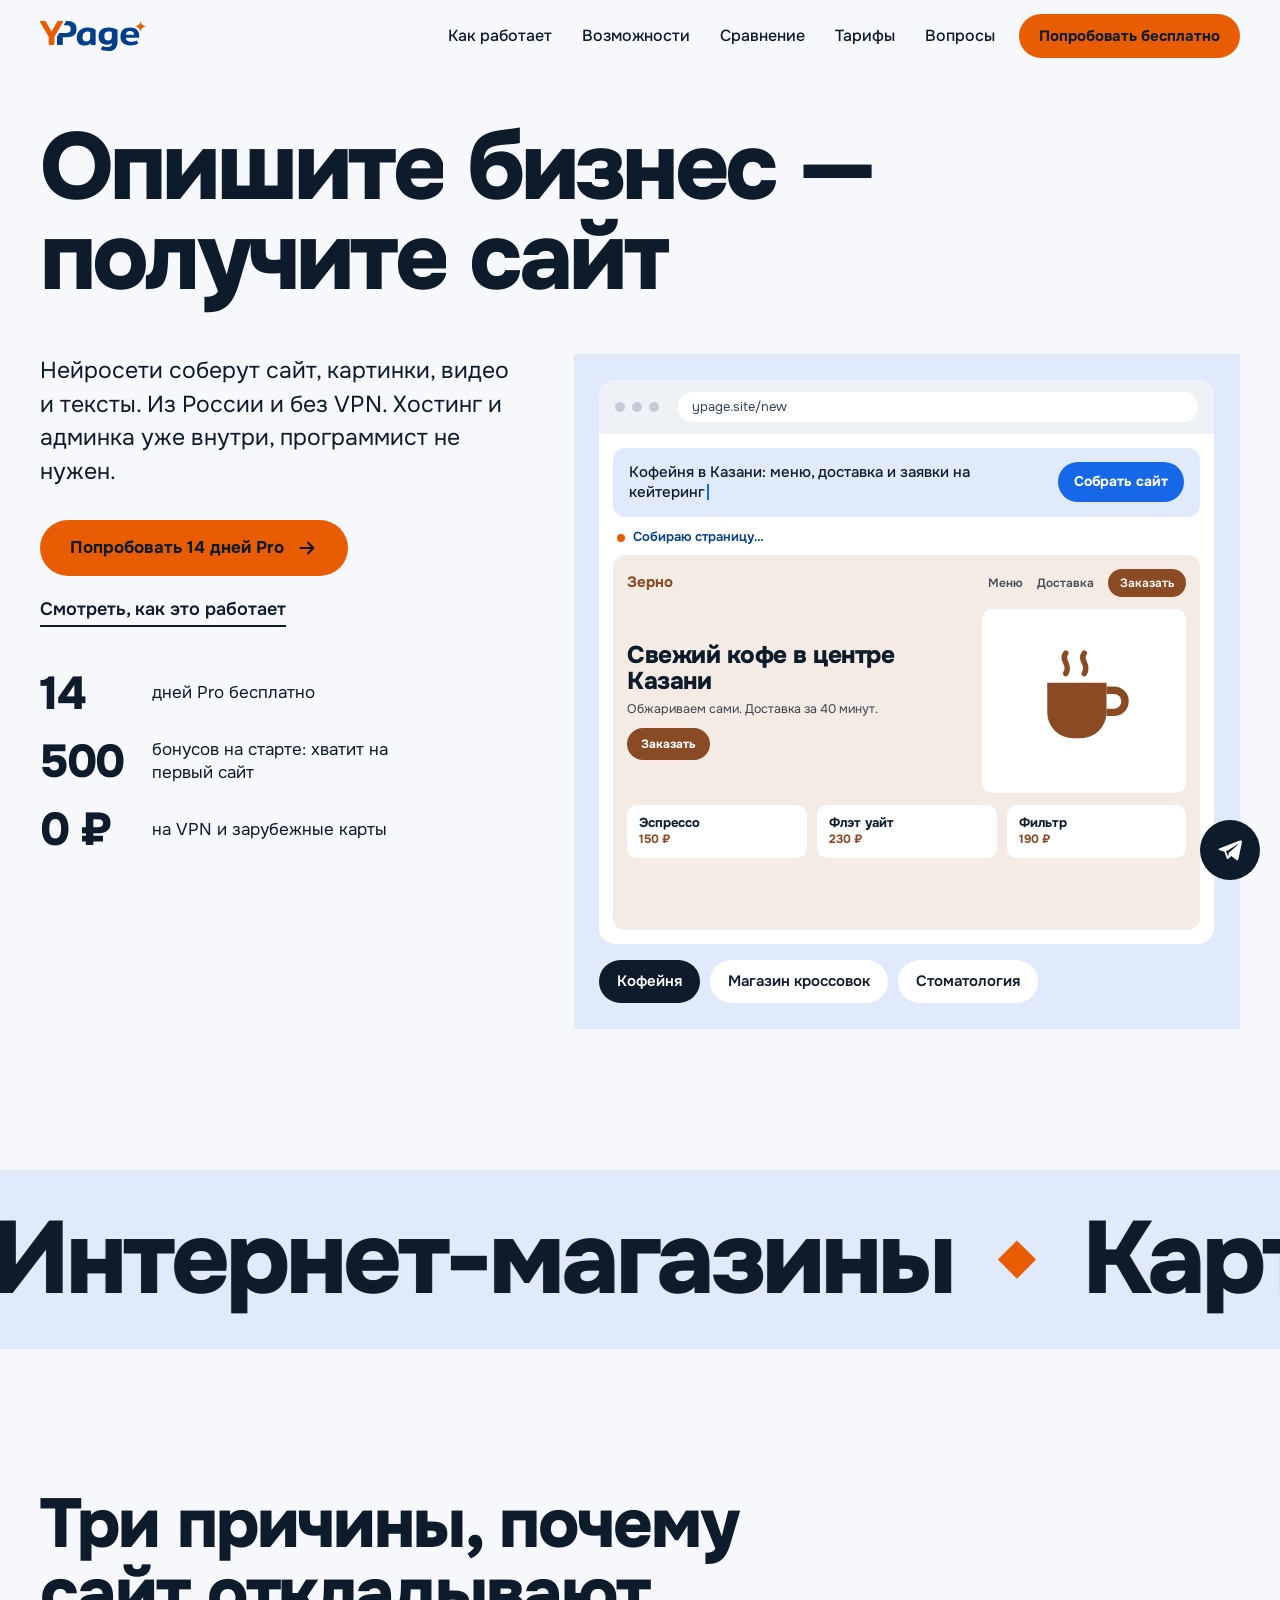
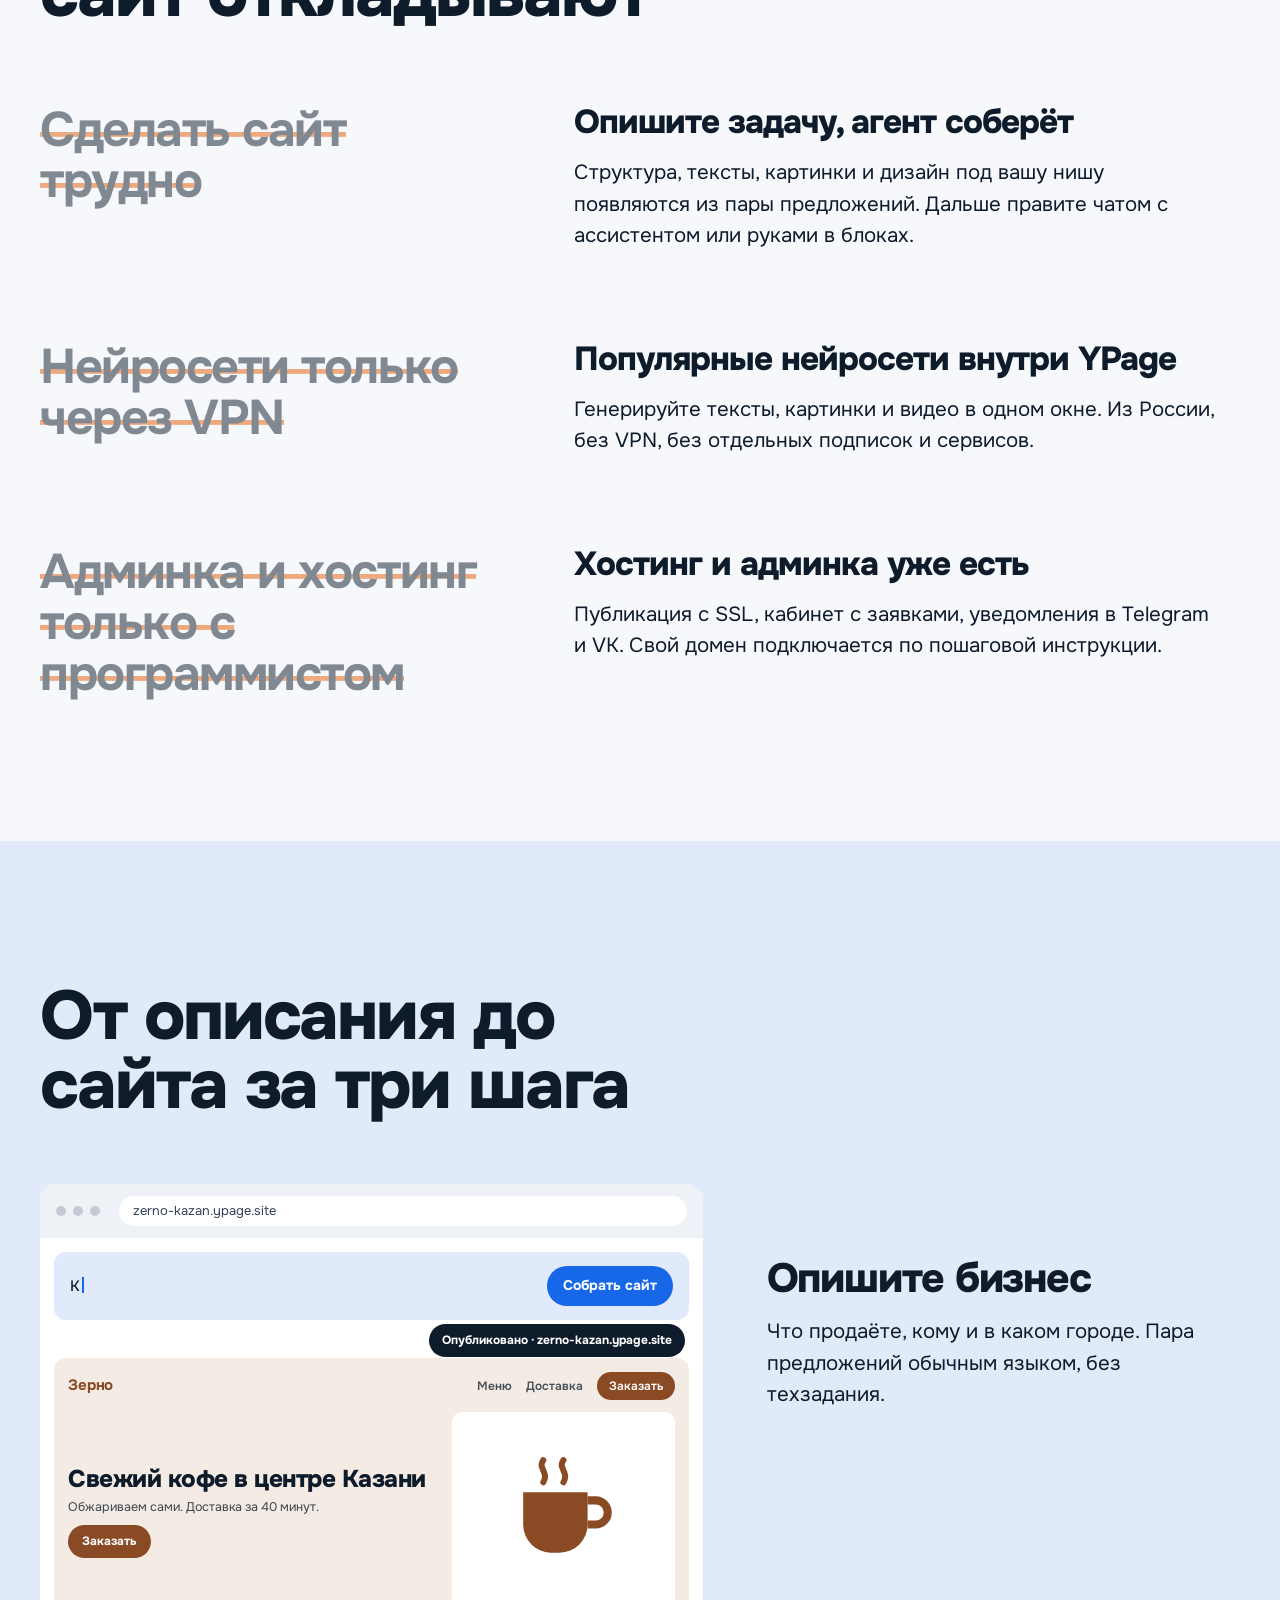
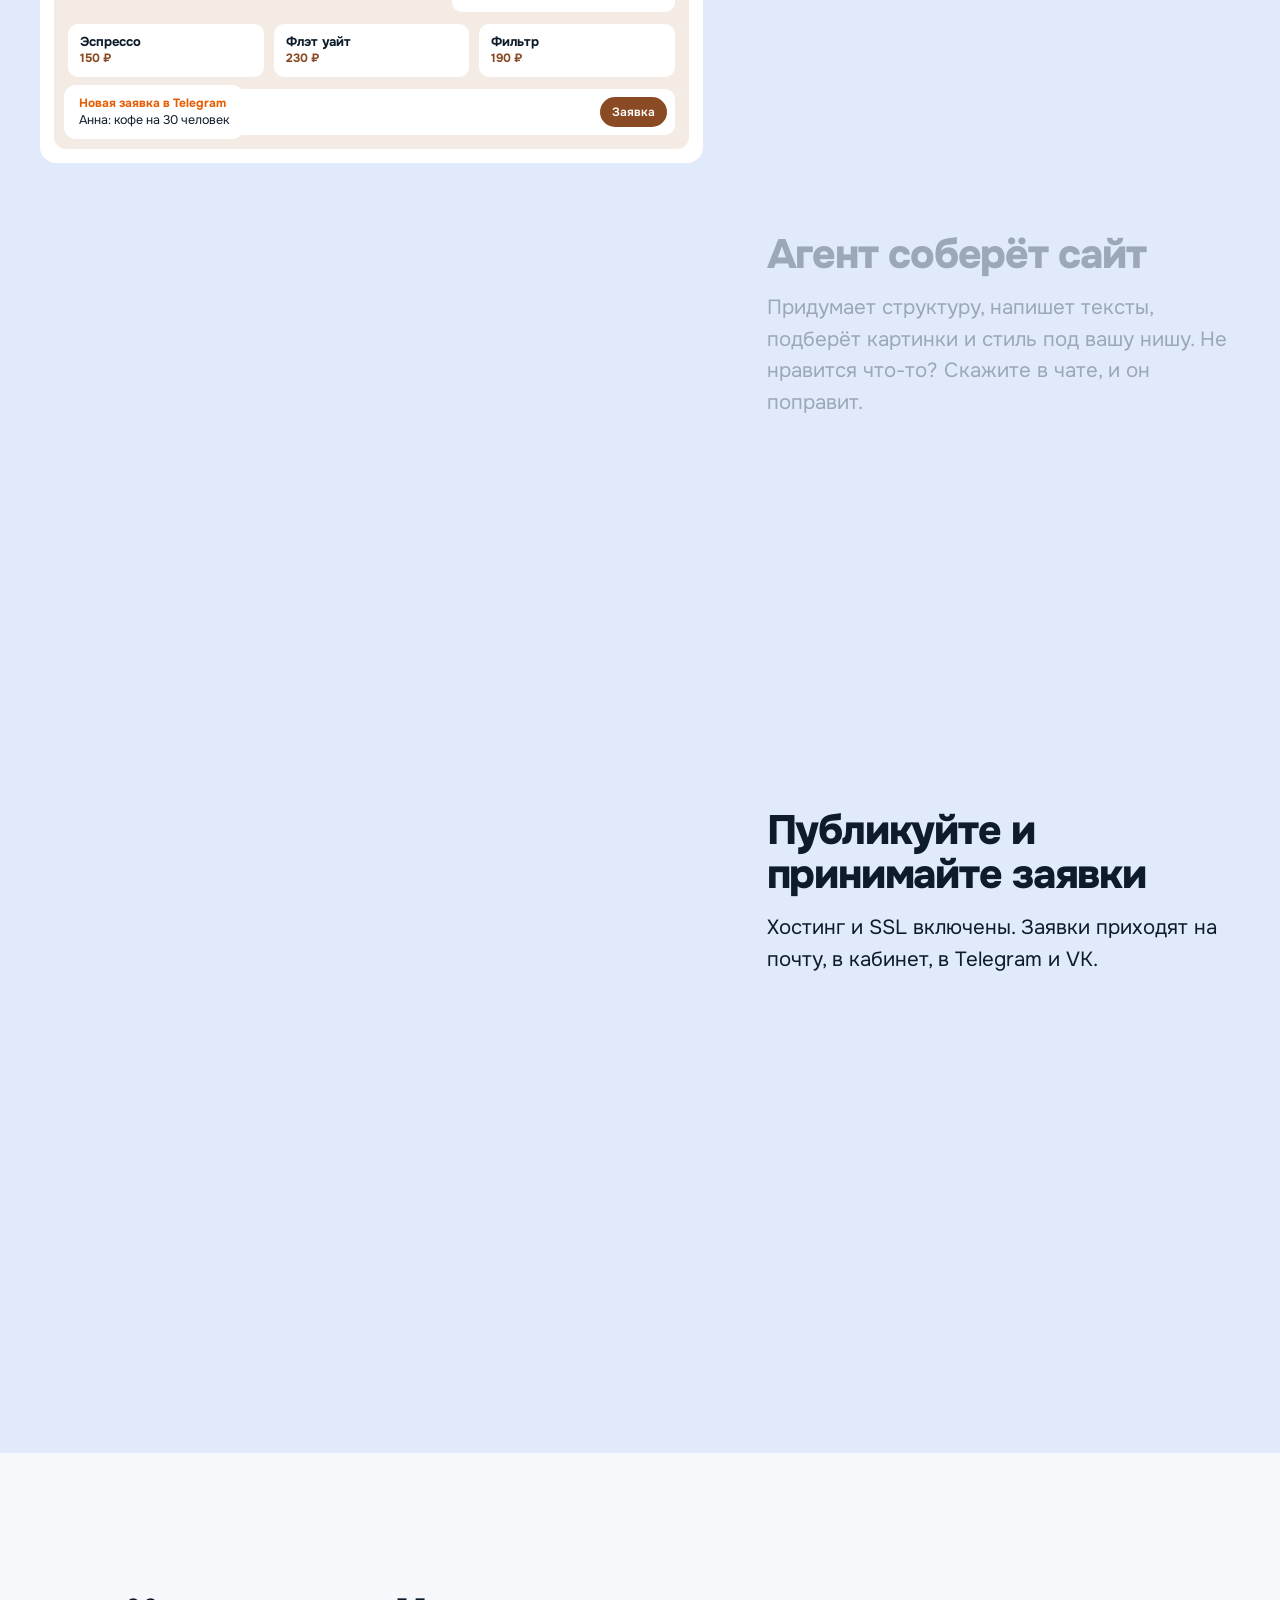
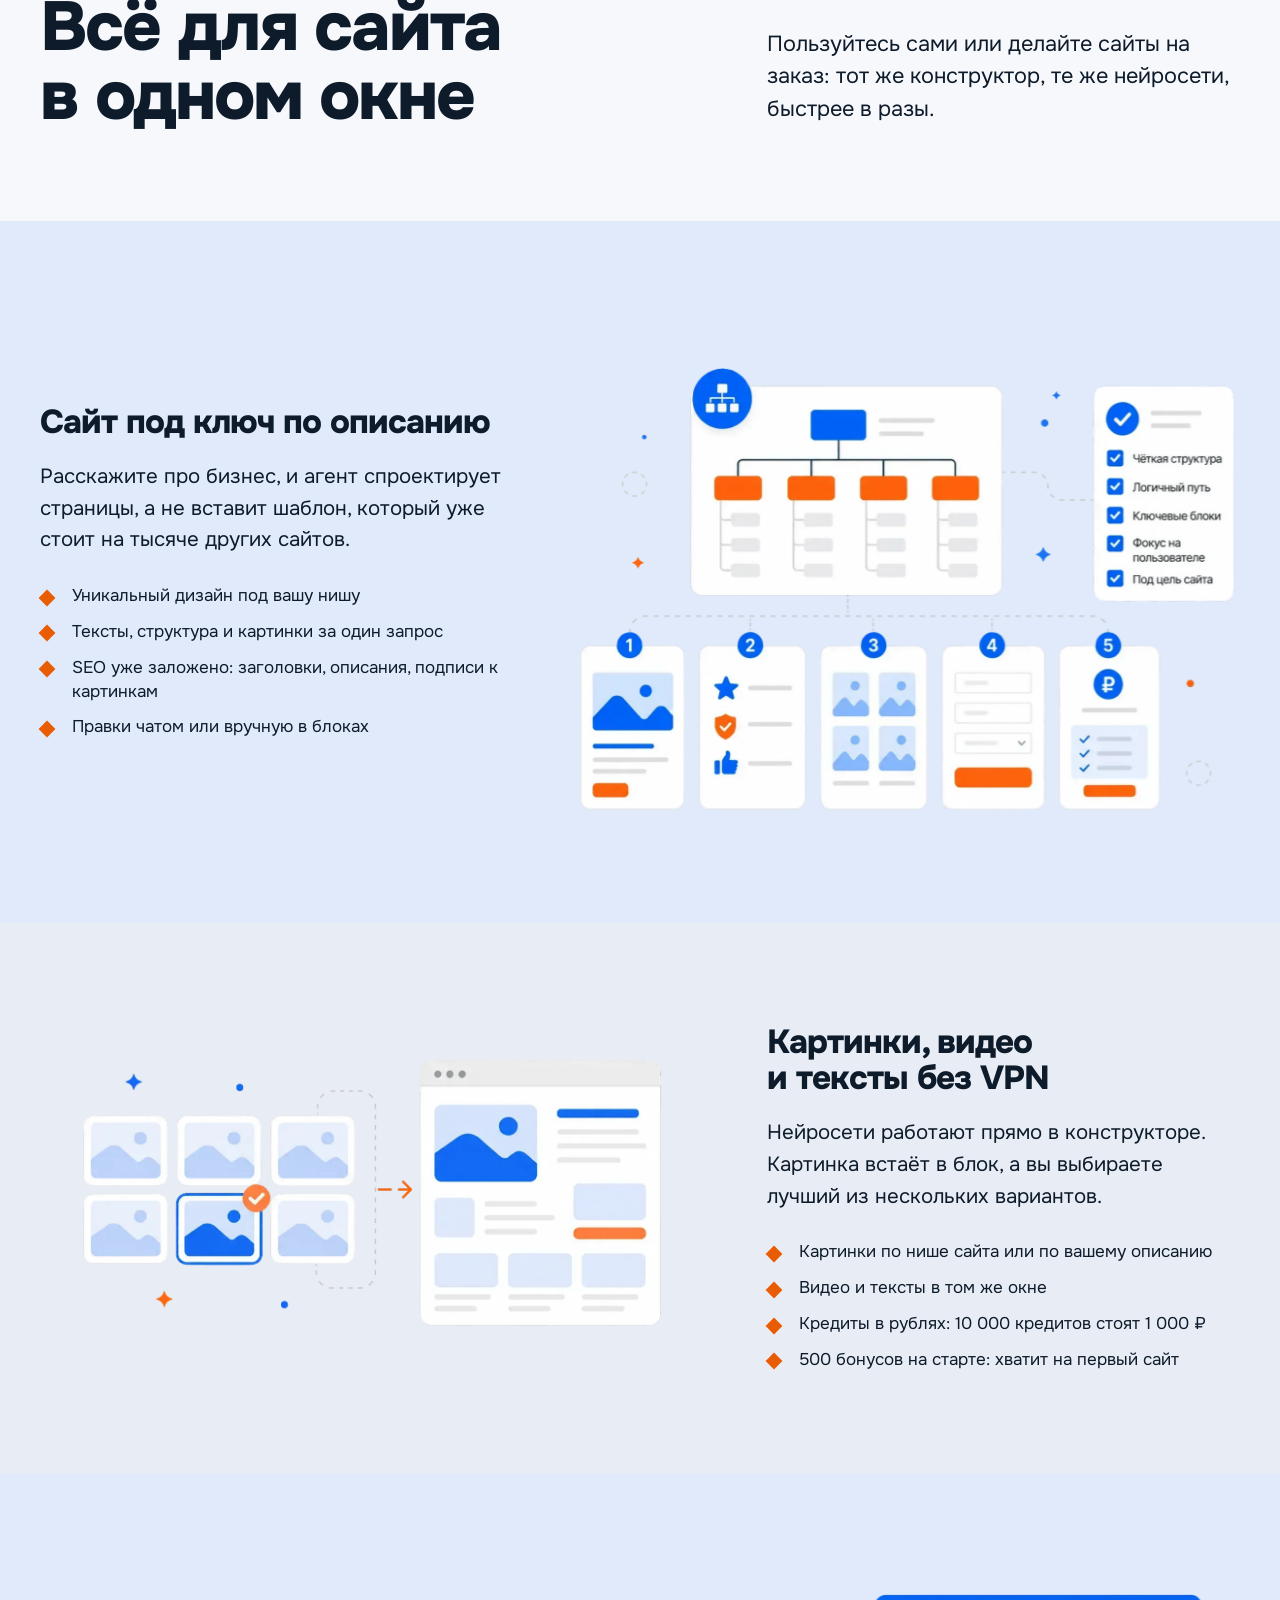
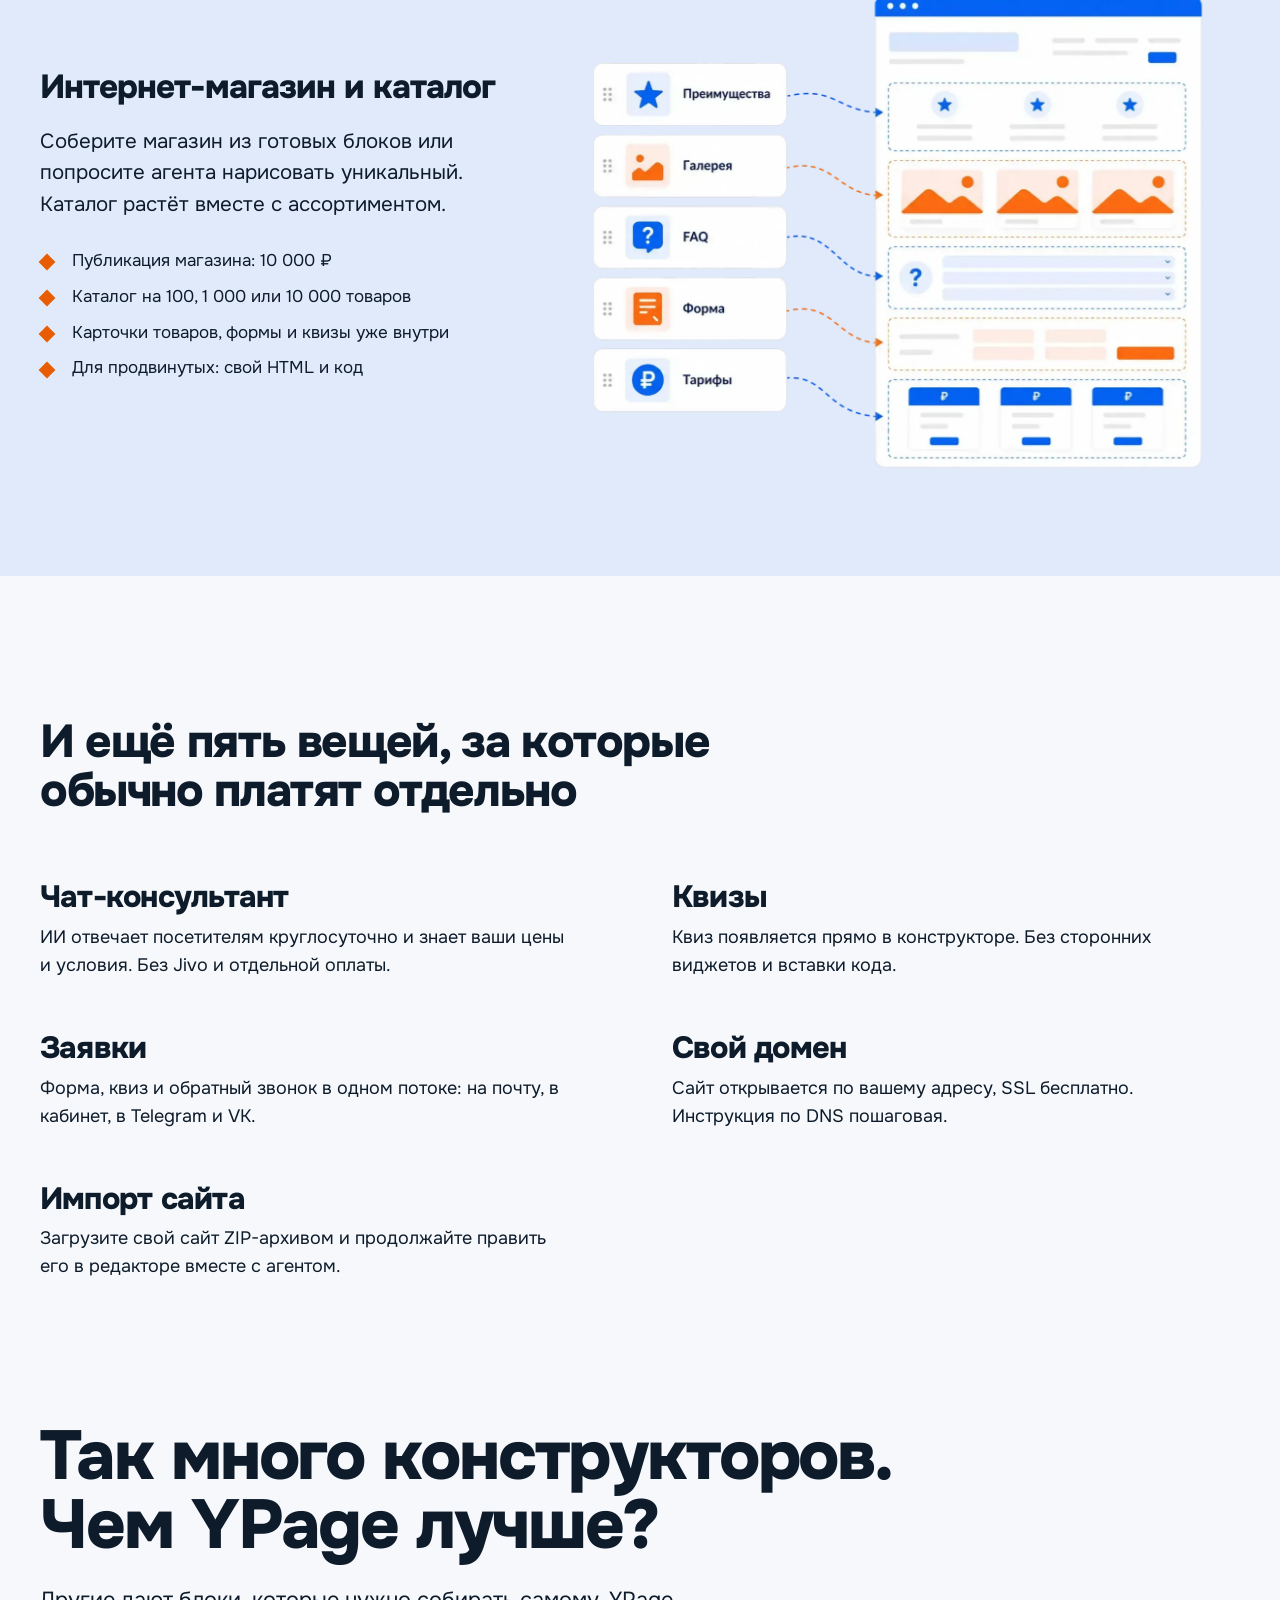
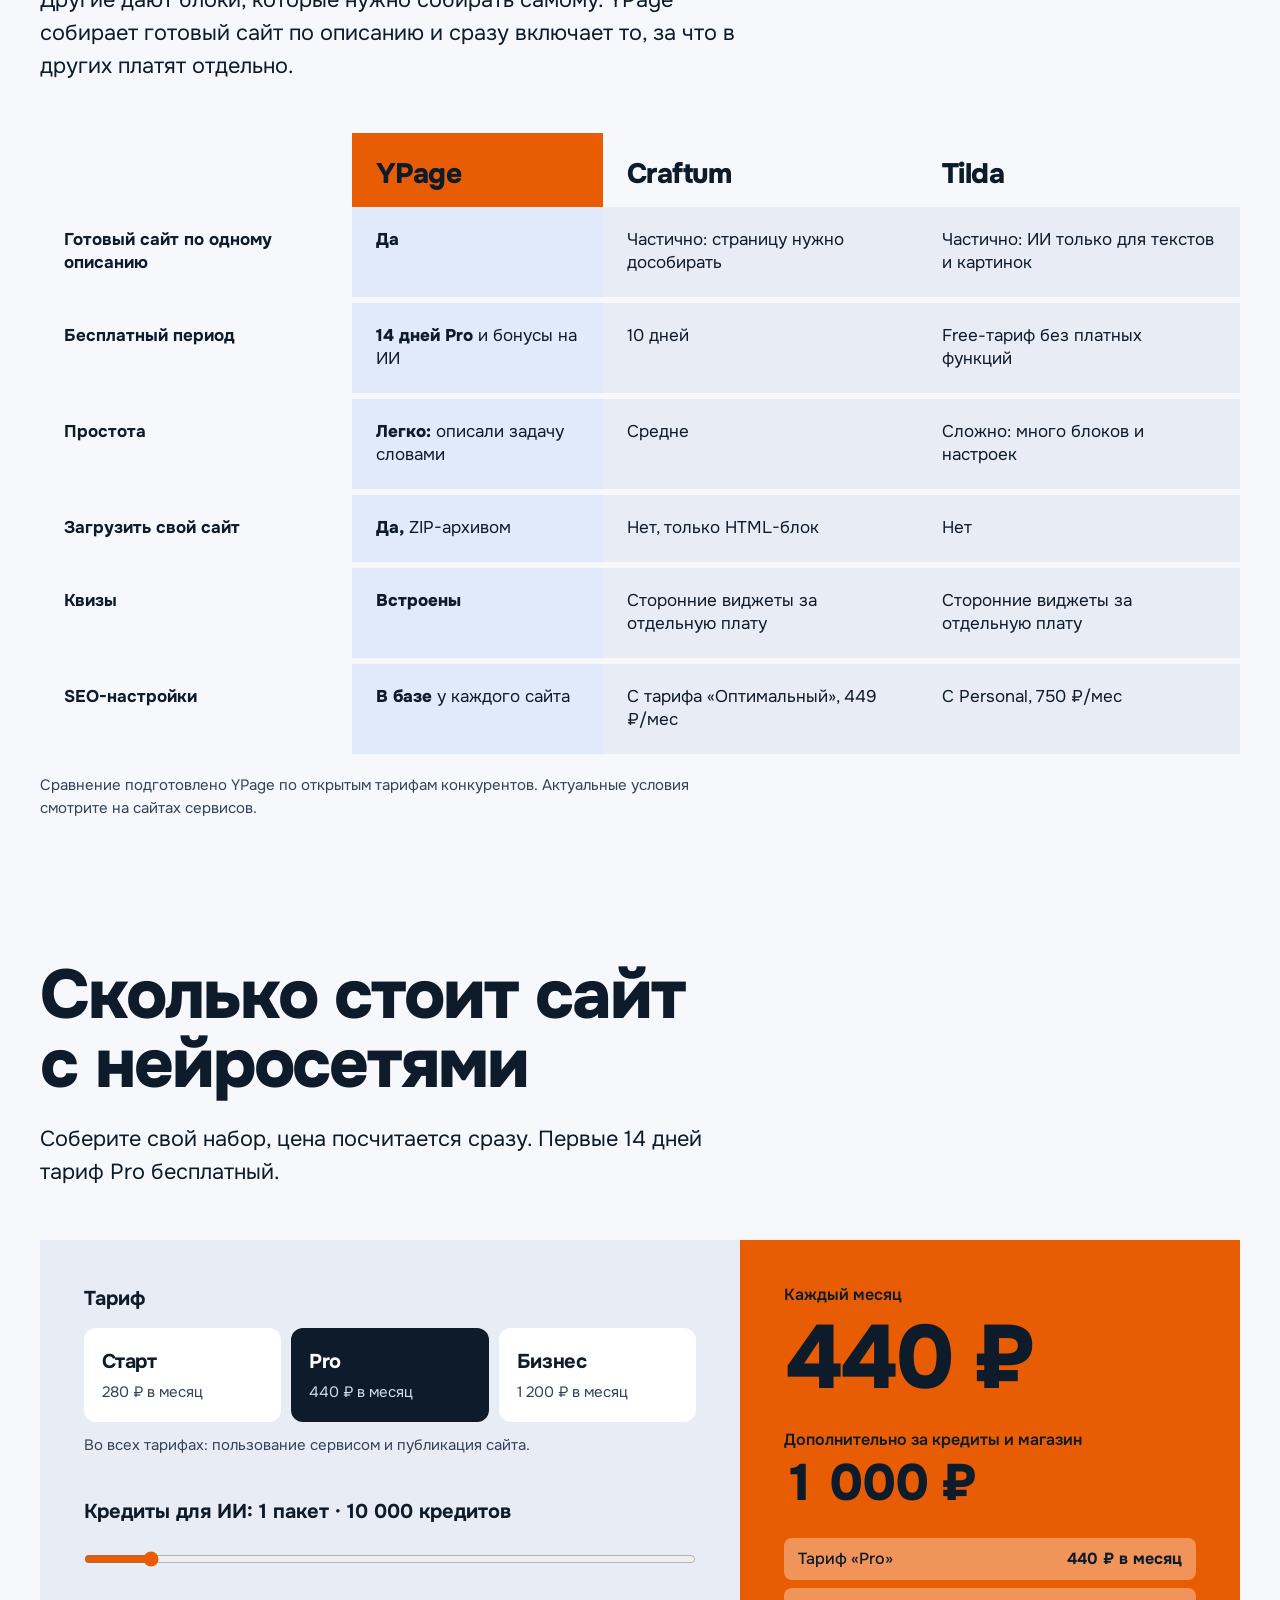
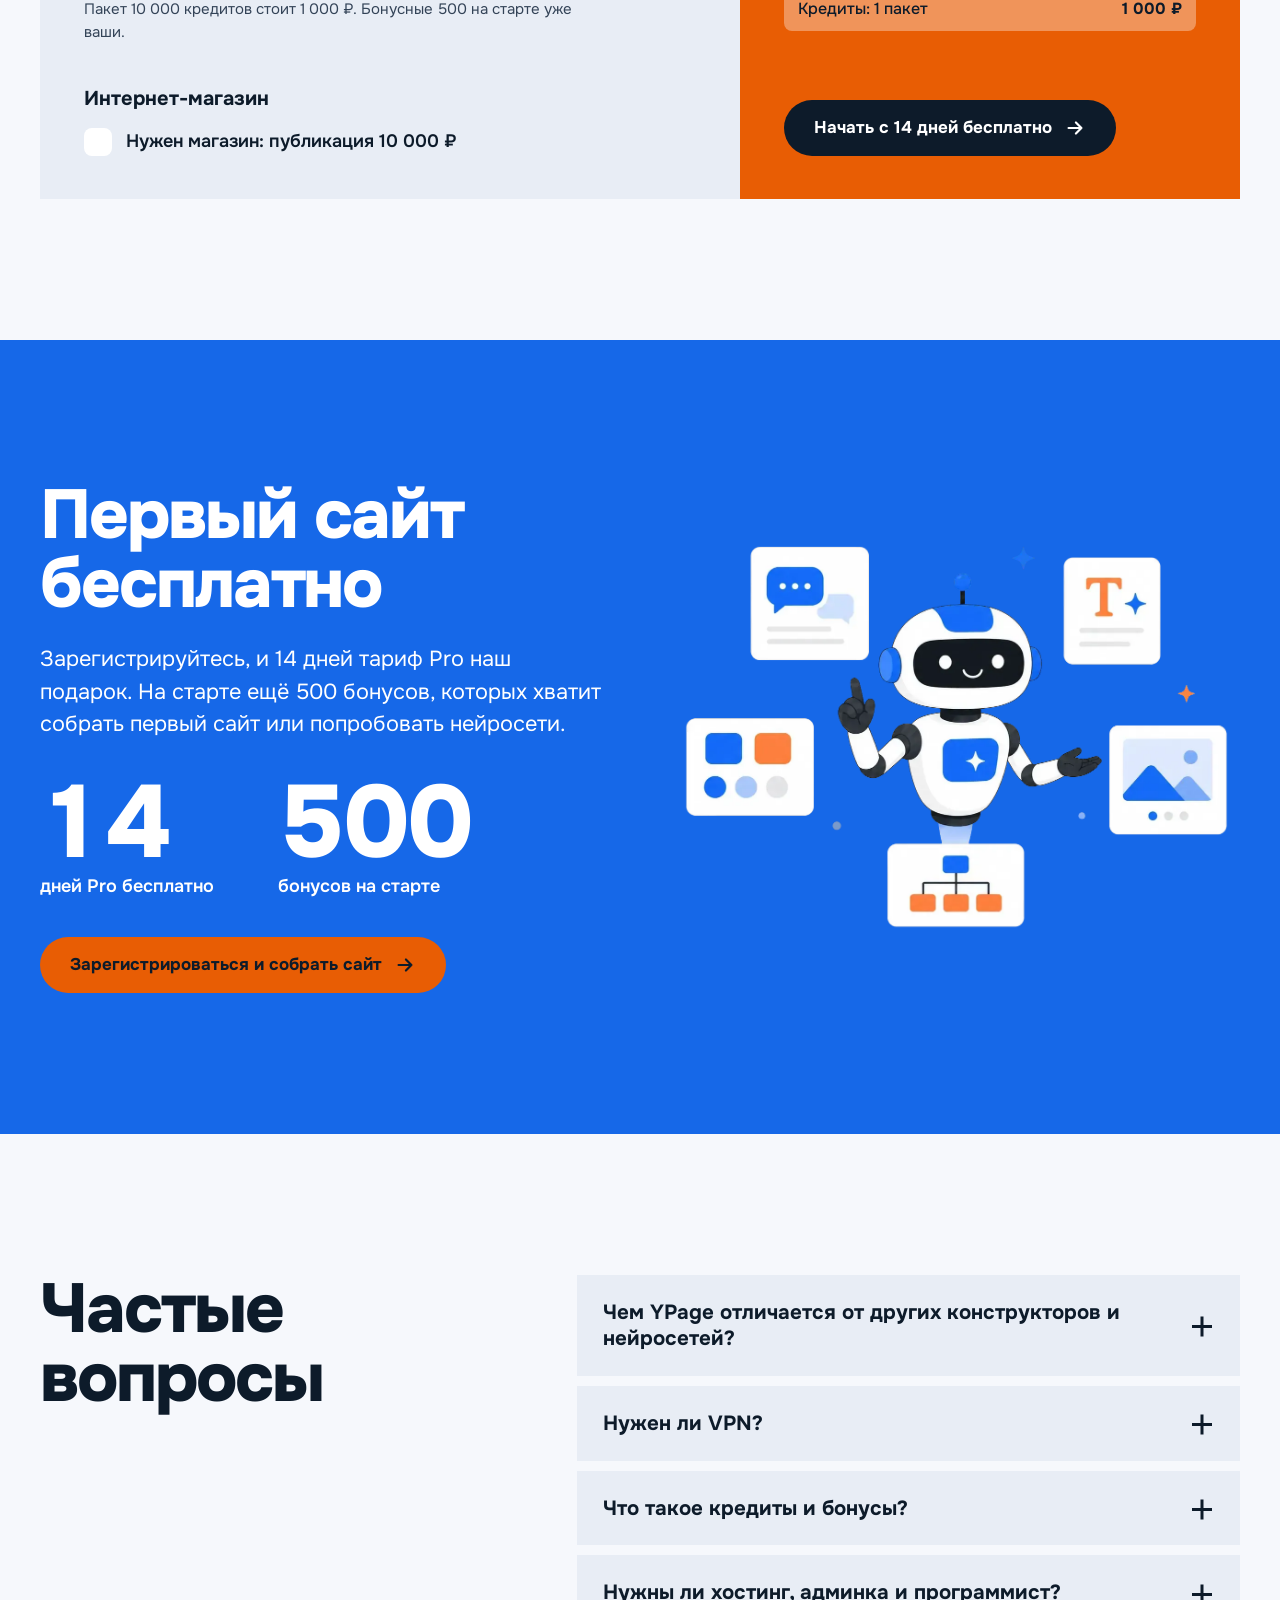
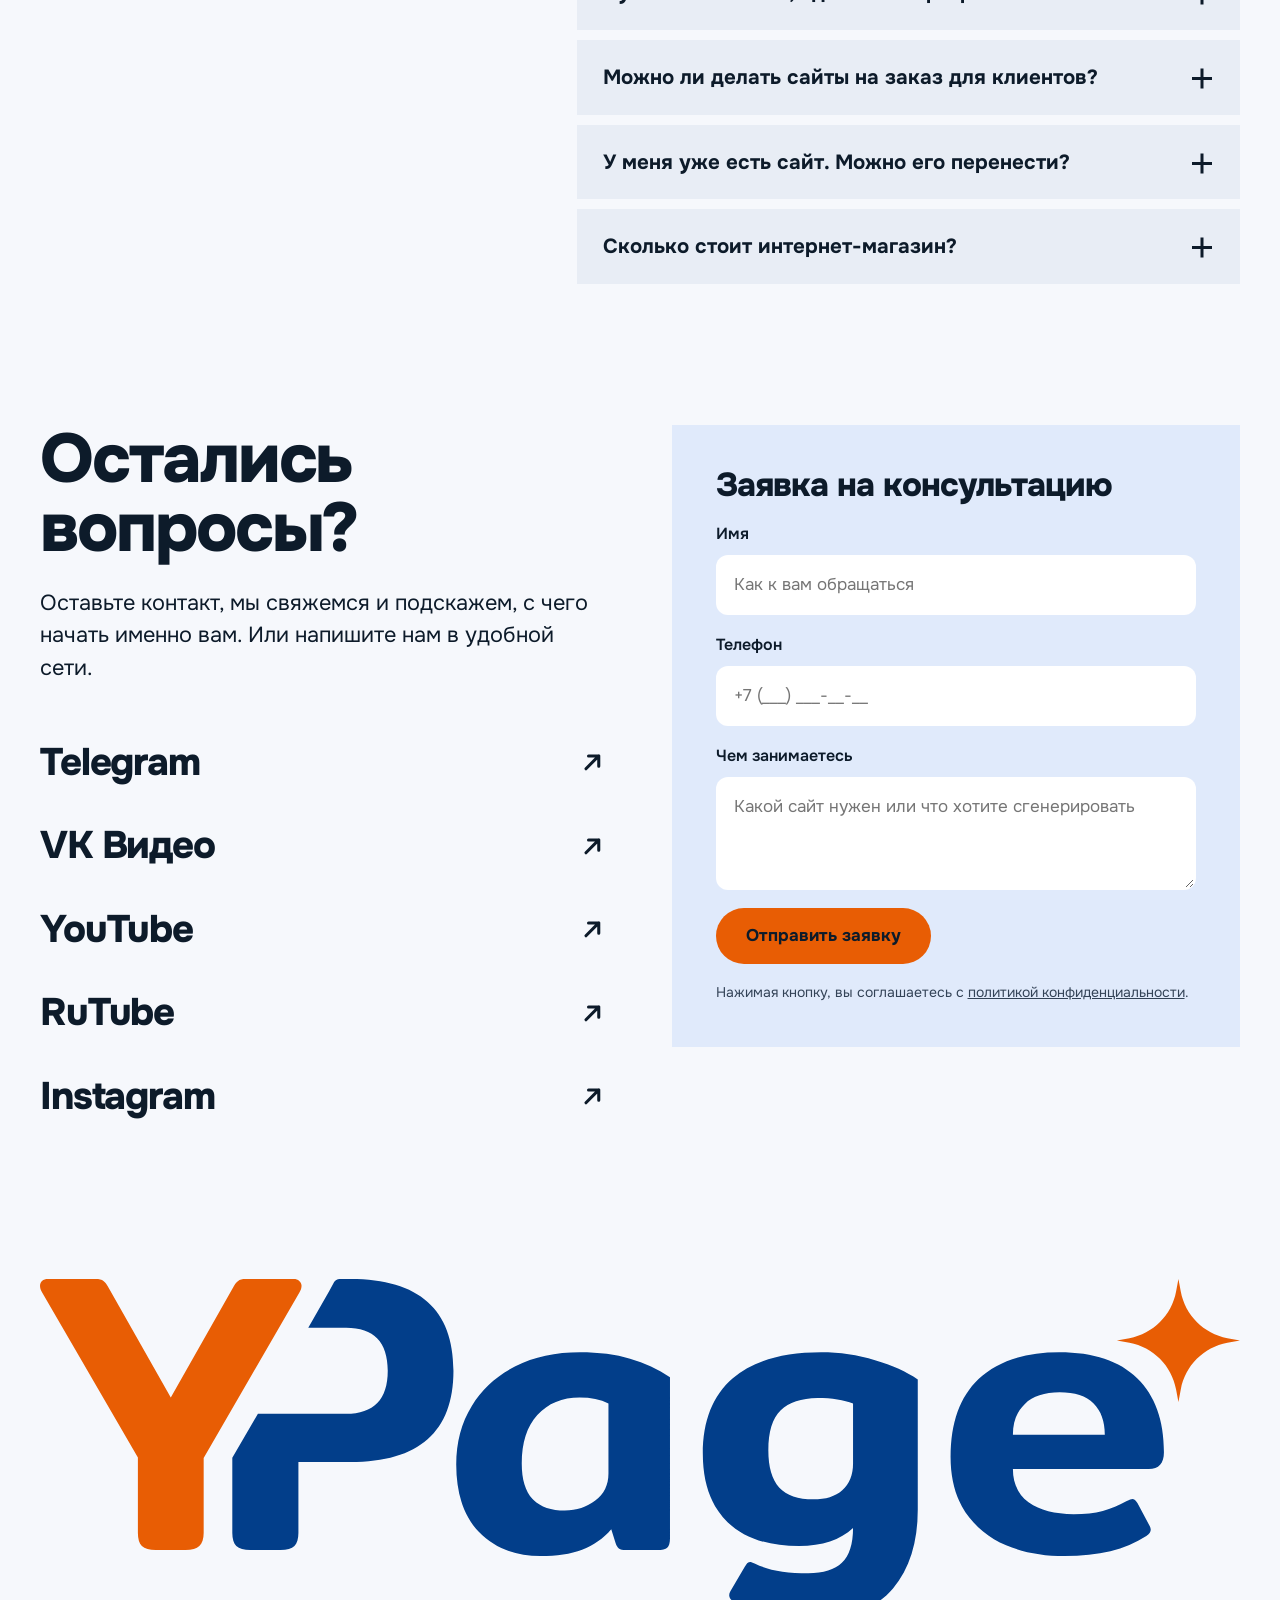
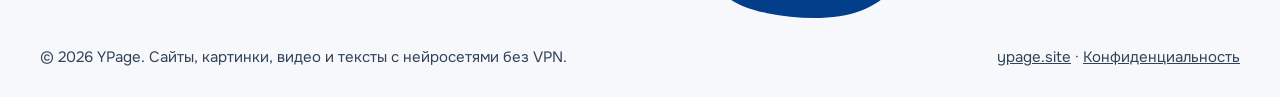
==== index.html @ b35d7a4f "init: landing for YPage" ====
<!DOCTYPE html>
<html lang="ru">
<head>
  <meta charset="utf-8">
  <meta name="viewport" content="width=device-width, initial-scale=1">
  <title>YPage: сайт по описанию, нейросети без VPN</title>
  <meta name="description" content="YPage: опишите бизнес, нейросети соберут сайт, картинки, видео и тексты. Из России, без VPN. Хостинг и админка внутри. 14 дней Pro бесплатно и 500 бонусов на старте.">
  <meta name="theme-color" content="#f6f8fc">
  <meta property="og:title" content="YPage: сайт по описанию, нейросети без VPN">
  <meta property="og:description" content="14 дней Pro бесплатно и 500 бонусов на старте. Сайт, картинки, видео и тексты от нейросетей из России.">
  <meta property="og:type" content="website">
  <link rel="icon" type="image/svg+xml" href="assets/favicon.svg">
  <link rel="preconnect" href="https://fonts.googleapis.com">
  <link rel="preconnect" href="https://fonts.gstatic.com" crossorigin>
  <link href="https://fonts.googleapis.com/css2?family=Onest:wght@400;500;600;700;800&display=swap" rel="stylesheet">
  <link rel="stylesheet" href="styles.css">
  <script>document.documentElement.classList.add('js')</script>
</head>
<body>
  <div class="prog" id="prog" aria-hidden="true"></div>

  <header class="header" id="header">
    <div class="header__inner">
      <a class="logo" href="#top" aria-label="YPage — на главную"><img src="assets/logo-dark.svg" alt="YPage" width="906" height="256"></a>
      <nav class="nav" id="nav" aria-label="Основная навигация">
        <a href="#how">Как работает</a>
        <a href="#features">Возможности</a>
        <a href="#compare">Сравнение</a>
        <a href="#pricing">Тарифы</a>
        <a href="#faq">Вопросы</a>
      </nav>
      <a class="btn btn--sm header__cta" href="https://ypage.site/?utm_source=landing&utm_medium=header" target="_blank" rel="noopener"><span>Попробовать бесплатно</span></a>
      <button class="burger" id="burger" type="button" aria-label="Меню" aria-controls="nav" aria-expanded="false"><i></i><i></i></button>
    </div>
  </header>

  <main id="top">
    <!-- HERO -->
    <section class="hero">
      <div class="wrap">
        <h1 data-split>Опишите бизнес&nbsp;— получите сайт</h1>
        <div class="hero__grid">
          <div class="hero__left">
            <p class="hero__sub" data-r style="--i:6">Нейросети соберут сайт, картинки, видео и тексты. Из России и без VPN. Хостинг и админка уже внутри, программист не нужен.</p>
            <div class="hero__act" data-r style="--i:7">
              <a class="btn" href="https://ypage.site/?utm_source=landing&utm_medium=hero" target="_blank" rel="noopener"><span>Попробовать 14 дней Pro</span><svg class="arr" viewBox="0 0 24 24" aria-hidden="true"><path d="M5 12h14M13 6l6 6-6 6" fill="none" stroke="currentColor" stroke-width="2.4" stroke-linecap="round" stroke-linejoin="round"/></svg></a>
              <a class="link" href="#how">Смотреть, как это работает</a>
            </div>
            <ul class="facts" data-r style="--i:8">
              <li><b><span data-count="14">14</span></b><span>дней Pro бесплатно</span></li>
              <li><b><span data-count="500">500</span></b><span>бонусов на старте: хватит на первый сайт</span></li>
              <li><b>0 ₽</b><span>на VPN и зарубежные карты</span></li>
            </ul>
          </div>
          <div class="hero__demo" data-r style="--i:5">
            <div class="demo" id="demoHero" aria-label="Пример: как ИИ собирает сайт по описанию"></div>
            <noscript><img src="assets/blocks.webp" alt="Конструктор YPage: блоки собираются в страницу" width="1447" height="1085"></noscript>
            <div class="chips" id="chips" role="group" aria-label="Выберите пример бизнеса">
              <button type="button" class="chip is-on" data-n="0" aria-pressed="true">Кофейня</button>
              <button type="button" class="chip" data-n="1" aria-pressed="false">Магазин кроссовок</button>
              <button type="button" class="chip" data-n="2" aria-pressed="false">Стоматология</button>
            </div>
          </div>
        </div>
      </div>
    </section>

    <!-- MARQUEE -->
    <div class="marq" aria-hidden="true">
      <div class="marq__t" id="marq">
        <span>Сайты</span><span>Интернет-магазины</span><span>Картинки</span><span>Видео</span><span>Тексты</span><span>Квизы</span><span>Заявки</span>
        <span>Сайты</span><span>Интернет-магазины</span><span>Картинки</span><span>Видео</span><span>Тексты</span><span>Квизы</span><span>Заявки</span>
      </div>
    </div>

    <!-- PAINS -->
    <section class="pains" id="why">
      <div class="wrap">
        <h2 data-r>Три причины, почему сайт откладывают</h2>
        <ul class="pains__list">
          <li class="pain" data-r>
            <p class="pain__old"><span>Сделать сайт трудно</span></p>
            <div class="pain__new">
              <h3>Опишите задачу, агент соберёт</h3>
              <p>Структура, тексты, картинки и дизайн под вашу нишу появляются из пары предложений. Дальше правите чатом с ассистентом или руками в блоках.</p>
            </div>
          </li>
          <li class="pain" data-r>
            <p class="pain__old"><span>Нейросети только через VPN</span></p>
            <div class="pain__new">
              <h3>Популярные нейросети внутри YPage</h3>
              <p>Генерируйте тексты, картинки и видео в одном окне. Из России, без VPN, без отдельных подписок и сервисов.</p>
            </div>
          </li>
          <li class="pain" data-r>
            <p class="pain__old"><span>Админка и хостинг только с программистом</span></p>
            <div class="pain__new">
              <h3>Хостинг и админка уже есть</h3>
              <p>Публикация с SSL, кабинет с заявками, уведомления в Telegram и VK. Свой домен подключается по пошаговой инструкции.</p>
            </div>
          </li>
        </ul>
      </div>
    </section>

    <!-- HOW -->
    <section class="how" id="how">
      <div class="wrap">
        <h2 data-r>От описания до сайта за три шага</h2>
        <div class="how__grid">
          <div class="how__stage">
            <div class="demo demo--stage" id="demoStage" aria-hidden="true"></div>
          </div>
          <ol class="how__steps" id="steps">
            <li class="step" data-step="1">
              <h3>Опишите бизнес</h3>
              <p>Что продаёте, кому и в каком городе. Пара предложений обычным языком, без техзадания.</p>
            </li>
            <li class="step" data-step="2">
              <h3>Агент соберёт сайт</h3>
              <p>Придумает структуру, напишет тексты, подберёт картинки и стиль под вашу нишу. Не нравится что-то? Скажите в чате, и он поправит.</p>
            </li>
            <li class="step" data-step="3">
              <h3>Публикуйте и принимайте заявки</h3>
              <p>Хостинг и SSL включены. Заявки приходят на почту, в кабинет, в Telegram и VK.</p>
            </li>
          </ol>
        </div>
      </div>
    </section>

    <!-- FEATURES -->
    <section class="feat" id="features">
      <div class="wrap feat__head">
        <h2 data-r>Всё для сайта в одном окне</h2>
        <p class="lead" data-r style="--i:1">Пользуйтесь сами или делайте сайты на заказ: тот же конструктор, те же нейросети, быстрее в разы.</p>
      </div>

      <article class="fr fr--blue">
        <div class="wrap fr__in">
          <div class="fr__txt">
            <h3 data-r>Сайт под ключ по описанию</h3>
            <p data-r style="--i:1">Расскажите про бизнес, и агент спроектирует страницы, а не вставит шаблон, который уже стоит на тысяче других сайтов.</p>
            <ul class="tick" data-r style="--i:2">
              <li>Уникальный дизайн под вашу нишу</li>
              <li>Тексты, структура и картинки за один запрос</li>
              <li>SEO уже заложено: заголовки, описания, подписи к картинкам</li>
              <li>Правки чатом или вручную в блоках</li>
            </ul>
          </div>
          <div class="fr__pic" data-r style="--i:1"><img data-par src="assets/plan.webp" alt="Агент строит структуру сайта и собирает страницы" width="1447" height="1085" loading="lazy"></div>
        </div>
      </article>

      <article class="fr fr--flip">
        <div class="wrap fr__in">
          <div class="fr__txt">
            <h3 data-r>Картинки, видео и тексты без VPN</h3>
            <p data-r style="--i:1">Нейросети работают прямо в конструкторе. Картинка встаёт в блок, а вы выбираете лучший из нескольких вариантов.</p>
            <ul class="tick" data-r style="--i:2">
              <li>Картинки по нише сайта или по вашему описанию</li>
              <li>Видео и тексты в том же окне</li>
              <li>Кредиты в рублях: 10 000 кредитов стоят 1 000 ₽</li>
              <li>500 бонусов на старте: хватит на первый сайт</li>
            </ul>
          </div>
          <div class="fr__pic" data-r style="--i:1"><img data-par src="assets/image-gen.webp" alt="Несколько вариантов картинки на выбор, выбранная встаёт в блок сайта" width="1447" height="679" loading="lazy"></div>
        </div>
      </article>

      <article class="fr fr--blue">
        <div class="wrap fr__in">
          <div class="fr__txt">
            <h3 data-r>Интернет-магазин и каталог</h3>
            <p data-r style="--i:1">Соберите магазин из готовых блоков или попросите агента нарисовать уникальный. Каталог растёт вместе с ассортиментом.</p>
            <ul class="tick" data-r style="--i:2">
              <li>Публикация магазина: 10 000 ₽</li>
              <li>Каталог на 100, 1 000 или 10 000 товаров</li>
              <li>Карточки товаров, формы и квизы уже внутри</li>
              <li>Для продвинутых: свой HTML и код</li>
            </ul>
          </div>
          <div class="fr__pic" data-r style="--i:1"><img data-par src="assets/blocks.webp" alt="Каталог блоков: преимущества, галерея, FAQ, форма, тарифы" width="1447" height="1085" loading="lazy"></div>
        </div>
      </article>

      <div class="wrap more">
        <h3 data-r>И ещё пять вещей, за которые обычно платят отдельно</h3>
        <dl class="more__list">
          <div data-r><dt>Чат-консультант</dt><dd>ИИ отвечает посетителям круглосуточно и знает ваши цены и условия. Без Jivo и отдельной оплаты.</dd></div>
          <div data-r style="--i:1"><dt>Квизы</dt><dd>Квиз появляется прямо в конструкторе. Без сторонних виджетов и вставки кода.</dd></div>
          <div data-r style="--i:2"><dt>Заявки</dt><dd>Форма, квиз и обратный звонок в одном потоке: на почту, в кабинет, в Telegram и VK.</dd></div>
          <div data-r style="--i:3"><dt>Свой домен</dt><dd>Сайт открывается по вашему адресу, SSL бесплатно. Инструкция по DNS пошаговая.</dd></div>
          <div data-r style="--i:4"><dt>Импорт сайта</dt><dd>Загрузите свой сайт ZIP-архивом и продолжайте править его в редакторе вместе с агентом.</dd></div>
        </dl>
      </div>
    </section>

    <!-- COMPARE -->
    <section class="cmp" id="compare">
      <div class="wrap">
        <h2 data-r>Так много конструкторов. Чем YPage лучше?</h2>
        <p class="lead" data-r style="--i:1">Другие дают блоки, которые нужно собирать самому. YPage собирает готовый сайт по описанию и сразу включает то, за что в других платят отдельно.</p>
        <div class="cmp__scroll" data-r style="--i:2">
          <table class="cmp__t">
            <thead>
              <tr><th scope="col"><span class="sr">Критерий</span></th><th scope="col" class="is-us">YPage</th><th scope="col">Craftum</th><th scope="col">Tilda</th></tr>
            </thead>
            <tbody>
              <tr><th scope="row">Готовый сайт по одному описанию</th><td class="is-us"><b>Да</b></td><td>Частично: страницу нужно дособирать</td><td>Частично: ИИ только для текстов и картинок</td></tr>
              <tr><th scope="row">Бесплатный период</th><td class="is-us"><b>14 дней Pro</b> и бонусы на ИИ</td><td>10 дней</td><td>Free-тариф без платных функций</td></tr>
              <tr><th scope="row">Простота</th><td class="is-us"><b>Легко:</b> описали задачу словами</td><td>Средне</td><td>Сложно: много блоков и настроек</td></tr>
              <tr><th scope="row">Загрузить свой сайт</th><td class="is-us"><b>Да,</b> ZIP-архивом</td><td>Нет, только HTML-блок</td><td>Нет</td></tr>
              <tr><th scope="row">Квизы</th><td class="is-us"><b>Встроены</b></td><td>Сторонние виджеты за отдельную плату</td><td>Сторонние виджеты за отдельную плату</td></tr>
              <tr><th scope="row">SEO-настройки</th><td class="is-us"><b>В базе</b> у каждого сайта</td><td>С тарифа «Оптимальный», 449 ₽/мес</td><td>С Personal, 750 ₽/мес</td></tr>
            </tbody>
          </table>
        </div>
        <p class="note" data-r>Сравнение подготовлено YPage по открытым тарифам конкурентов. Актуальные условия смотрите на сайтах сервисов.</p>
      </div>
    </section>

    <!-- PRICING -->
    <section class="price" id="pricing">
      <div class="wrap">
        <h2 data-r>Сколько стоит сайт с нейросетями</h2>
        <p class="lead" data-r style="--i:1">Соберите свой набор, цена посчитается сразу. Первые 14 дней тариф Pro бесплатный.</p>
        <div class="calc" data-r style="--i:2">
          <form class="calc__ctl" id="calc" onsubmit="return false">
            <fieldset class="ctl">
              <legend>Тариф</legend>
              <div class="plans">
                <label class="plan"><input type="radio" name="plan" value="280"><span class="plan__box"><b>Старт</b><span>280 ₽ в месяц</span></span></label>
                <label class="plan"><input type="radio" name="plan" value="440" checked><span class="plan__box"><b>Pro</b><span>440 ₽ в месяц</span></span></label>
                <label class="plan"><input type="radio" name="plan" value="1200"><span class="plan__box"><b>Бизнес</b><span>1 200 ₽ в месяц</span></span></label>
              </div>
              <p class="hint">Во всех тарифах: пользование сервисом и публикация сайта.</p>
            </fieldset>

            <div class="ctl">
              <label class="ctl__t" for="packs">Кредиты для ИИ: <output id="packsOut">1 пакет</output></label>
              <input type="range" id="packs" min="0" max="10" value="1" step="1">
              <p class="hint">Пакет 10 000 кредитов стоит 1 000 ₽. Бонусные 500 на старте уже ваши.</p>
            </div>

            <fieldset class="ctl">
              <legend>Интернет-магазин</legend>
              <label class="check"><input type="checkbox" id="shop"><span class="check__box" aria-hidden="true"></span><span>Нужен магазин: публикация 10 000 ₽</span></label>
              <div class="cat" id="cat" hidden>
                <label class="plan plan--s"><input type="radio" name="cat" value="1271" checked><span class="plan__box"><b>100 товаров</b><span>1 271 ₽</span></span></label>
                <label class="plan plan--s"><input type="radio" name="cat" value="5928"><span class="plan__box"><b>1 000 товаров</b><span>5 928 ₽</span></span></label>
                <label class="plan plan--s"><input type="radio" name="cat" value="25404"><span class="plan__box"><b>10 000 товаров</b><span>25 404 ₽</span></span></label>
              </div>
            </fieldset>
          </form>

          <div class="calc__out" aria-live="polite">
            <p class="out__l">Каждый месяц</p>
            <p class="out__big"><span id="outMonth">440</span> ₽</p>
            <p class="out__l">Дополнительно за кредиты и магазин</p>
            <p class="out__mid"><span id="outExtra">1 000</span> ₽</p>
            <ul class="out__list" id="outList"></ul>
            <a class="btn btn--ink" href="https://ypage.site/?utm_source=landing&utm_medium=calc" target="_blank" rel="noopener"><span>Начать с 14 дней бесплатно</span><svg class="arr" viewBox="0 0 24 24" aria-hidden="true"><path d="M5 12h14M13 6l6 6-6 6" fill="none" stroke="currentColor" stroke-width="2.4" stroke-linecap="round" stroke-linejoin="round"/></svg></a>
          </div>
        </div>
      </div>
    </section>

    <!-- OFFER -->
    <section class="offer" id="start">
      <div class="wrap offer__in">
        <div class="offer__txt">
          <h2 data-r>Первый сайт бесплатно</h2>
          <p class="lead" data-r style="--i:1">Зарегистрируйтесь, и 14 дней тариф Pro наш подарок. На старте ещё 500 бонусов, которых хватит собрать первый сайт или попробовать нейросети.</p>
          <ul class="offer__nums" data-r style="--i:2">
            <li><b><span data-count="14">14</span></b><span>дней Pro бесплатно</span></li>
            <li><b><span data-count="500">500</span></b><span>бонусов на старте</span></li>
          </ul>
          <a class="btn" data-r style="--i:3" href="https://ypage.site/?utm_source=landing&utm_medium=offer" target="_blank" rel="noopener"><span>Зарегистрироваться и собрать сайт</span><svg class="arr" viewBox="0 0 24 24" aria-hidden="true"><path d="M5 12h14M13 6l6 6-6 6" fill="none" stroke="currentColor" stroke-width="2.4" stroke-linecap="round" stroke-linejoin="round"/></svg></a>
        </div>
        <div class="offer__pic" data-r style="--i:1"><img class="bob" src="assets/hero.webp" alt="Робот-ассистент YPage" width="1233" height="884" loading="lazy"></div>
      </div>
    </section>

    <!-- FAQ -->
    <section class="faq" id="faq">
      <div class="wrap faq__in">
        <h2 data-r>Частые вопросы</h2>
        <div class="faq__list">
          <details class="q" data-r><summary>Чем YPage отличается от других конструкторов и нейросетей?</summary><p>Конструктору не нужно вручную собирать блоки, а нейросети не нужны отдельно. YPage по описанию делает готовый сайт: структуру, тексты, картинки, адаптивную вёрстку. Внутри уже есть хостинг, заявки, квизы и чат-консультант.</p></details>
          <details class="q" data-r><summary>Нужен ли VPN?</summary><p>Нет. Тексты, картинки и видео от популярных нейросетей работают прямо в YPage из России, без VPN и зарубежных аккаунтов.</p></details>
          <details class="q" data-r><summary>Что такое кредиты и бонусы?</summary><p>Кредиты тратятся на работу нейросетей: сайт, картинки, видео, тексты. При регистрации вы получаете 500 бонусов, их хватит на первый сайт или на знакомство с нейросетями. Дальше можно купить пакет: 10 000 кредитов за 1 000 ₽.</p></details>
          <details class="q" data-r><summary>Нужны ли хостинг, админка и программист?</summary><p>Нет. Публикация с SSL и кабинет с заявками уже входят в подписку. Свой домен подключается по пошаговой инструкции.</p></details>
          <details class="q" data-r><summary>Можно ли делать сайты на заказ для клиентов?</summary><p>Да. Одни делают сайты себе, другие заказчикам. Агент собирает черновик за минуты, вы дорабатываете и публикуете.</p></details>
          <details class="q" data-r><summary>У меня уже есть сайт. Можно его перенести?</summary><p>Да. Загрузите сайт ZIP-архивом с HTML, CSS и файлами, откроется редактор, где его можно менять вместе с ассистентом. Потом публикуйте на поддомене или на своём домене.</p></details>
          <details class="q" data-r><summary>Сколько стоит интернет-магазин?</summary><p>Публикация одного магазина стоит 10 000 ₽. Каталог на 100 товаров: 1 271 ₽, на 1 000 товаров: 5 928 ₽, на 10 000 товаров: 25 404 ₽. Подписка выбирается отдельно: от 280 ₽ в месяц.</p></details>
        </div>
      </div>
    </section>

    <!-- CONTACT -->
    <section class="contact" id="contact">
      <div class="wrap contact__in">
        <div class="contact__l">
          <h2 data-r>Остались вопросы?</h2>
          <p class="lead" data-r style="--i:1">Оставьте контакт, мы свяжемся и подскажем, с чего начать именно вам. Или напишите нам в удобной сети.</p>
          <ul class="social" data-r style="--i:2">
            <li><a href="https://t.me/ypagesite" target="_blank" rel="noopener"><span>Telegram</span><svg viewBox="0 0 24 24" aria-hidden="true"><path d="M7 17 17 7M9 7h8v8" fill="none" stroke="currentColor" stroke-width="2.4" stroke-linecap="round" stroke-linejoin="round"/></svg></a></li>
            <li><a href="https://vkvideo.ru/@ypage_ai" target="_blank" rel="noopener"><span>VK Видео</span><svg viewBox="0 0 24 24" aria-hidden="true"><path d="M7 17 17 7M9 7h8v8" fill="none" stroke="currentColor" stroke-width="2.4" stroke-linecap="round" stroke-linejoin="round"/></svg></a></li>
            <li><a href="https://www.youtube.com/@YPage_site" target="_blank" rel="noopener"><span>YouTube</span><svg viewBox="0 0 24 24" aria-hidden="true"><path d="M7 17 17 7M9 7h8v8" fill="none" stroke="currentColor" stroke-width="2.4" stroke-linecap="round" stroke-linejoin="round"/></svg></a></li>
            <li><a href="https://rutube.ru/channel/80660490/" target="_blank" rel="noopener"><span>RuTube</span><svg viewBox="0 0 24 24" aria-hidden="true"><path d="M7 17 17 7M9 7h8v8" fill="none" stroke="currentColor" stroke-width="2.4" stroke-linecap="round" stroke-linejoin="round"/></svg></a></li>
            <li><a href="https://www.instagram.com/ypage.site" target="_blank" rel="noopener"><span>Instagram</span><svg viewBox="0 0 24 24" aria-hidden="true"><path d="M7 17 17 7M9 7h8v8" fill="none" stroke="currentColor" stroke-width="2.4" stroke-linecap="round" stroke-linejoin="round"/></svg></a></li>
          </ul>
        </div>
        <form class="form" id="leadForm" novalidate data-r style="--i:1">
          <h3>Заявка на консультацию</h3>
          <label class="f"><span>Имя</span><input type="text" name="name" autocomplete="name" placeholder="Как к вам обращаться" required></label>
          <label class="f"><span>Телефон</span><input type="tel" name="phone" autocomplete="tel" inputmode="tel" placeholder="+7 (___) ___-__-__" required></label>
          <label class="f"><span>Чем занимаетесь</span><textarea name="comment" rows="3" placeholder="Какой сайт нужен или что хотите сгенерировать"></textarea></label>
          <input type="text" name="_gotcha" style="display:none" tabindex="-1" autocomplete="off">
          <button class="btn" type="submit"><span>Отправить заявку</span></button>
          <p class="form__note">Нажимая кнопку, вы соглашаетесь с <a href="privacy.html">политикой конфиденциальности</a>.</p>
        </form>
      </div>
    </section>
  </main>

  <footer class="footer">
    <div class="wrap">
      <a class="footer__logo" href="#top" aria-label="YPage — наверх"><img src="assets/logo-dark.svg" alt="YPage" width="906" height="256" loading="lazy"></a>
      <div class="footer__row">
        <p>© <span id="year">2026</span> YPage. Сайты, картинки, видео и тексты с нейросетями без VPN.</p>
        <p><a href="https://ypage.site/" target="_blank" rel="noopener">ypage.site</a> · <a href="privacy.html">Конфиденциальность</a></p>
      </div>
    </div>
  </footer>

  <a class="fab" href="https://t.me/ypagesite" target="_blank" rel="noopener" aria-label="Написать в Telegram">
    <svg viewBox="0 0 24 24" aria-hidden="true"><path d="M21.5 3.5 2.8 10.7c-.9.4-.9 1.1-.2 1.3l4.7 1.5 1.8 5.5c.2.6.4.8.9.8.4 0 .6-.2.9-.5l2.2-2.1 4.5 3.3c.8.5 1.4.2 1.6-.8l3-14.2c.3-1.2-.4-1.7-1.2-1.3zM8.6 13.2l9.6-6c.5-.3.9-.1.5.2l-7.9 7.1-.3 3.2z" fill="currentColor"/></svg>
  </a>

  <script src="script.js"></script>
</body>
</html>
---- styles.css ----
:root{
  --ground:#f6f8fc;
  --ink:#0d1b2a;
  --ink2:#334357;
  --acc:#e85d04;
  --acc-h:#ff7420;
  --navy:#023e8a;
  --blue:#1668e8;
  --fb:#e0eafb;
  --fg:#e8edf5;
  --white:#fff;
  --gut:clamp(16px,3.2vw,40px);
  --max:1480px;
  --ease:cubic-bezier(.2,.8,.2,1);
  --gap:clamp(88px,11vw,200px);
}
*,*::before,*::after{box-sizing:border-box}
*{margin:0}
html{-webkit-text-size-adjust:100%;scroll-padding-top:80px}
body{font:400 18px/1.55 'Onest',system-ui,-apple-system,'Segoe UI',Arial,sans-serif;color:var(--ink);background:var(--ground);overflow-x:clip;-webkit-font-smoothing:antialiased}
img,svg{display:block;max-width:100%}
a{color:inherit}
button,input,textarea{font:inherit;color:inherit}
ul,ol{padding:0;list-style:none}
:focus-visible{outline:3px solid var(--blue);outline-offset:3px}
::selection{background:var(--acc);color:var(--ink)}
.sr{position:absolute;width:1px;height:1px;overflow:hidden;clip:rect(0 0 0 0);white-space:nowrap}
.wrap{width:100%;max-width:var(--max);margin:0 auto;padding:0 var(--gut)}

/* progress */
.prog{position:fixed;left:0;top:0;height:4px;width:100%;background:var(--acc);transform:scaleX(0);transform-origin:left;z-index:60;pointer-events:none}

/* type */
h1,h2,h3{font-weight:800;letter-spacing:-.03em;line-height:1;text-wrap:balance}
h2{font-size:clamp(34px,5.4vw,84px);max-width:20ch}
h3{font-size:clamp(24px,2.6vw,38px);line-height:1.08}
.lead{font-size:clamp(18px,1.7vw,24px);line-height:1.5;max-width:52ch;color:var(--ink)}
.note{font-size:15px;color:var(--ink2);margin-top:20px;max-width:70ch}

/* reveal */
.js [data-r]:not([data-split]){opacity:0;transform:translateY(26px);transition:opacity .8s var(--ease),transform .8s var(--ease);transition-delay:calc(var(--i,0)*85ms)}
.js [data-r].on:not([data-split]){opacity:1;transform:none}

/* buttons */
.btn{display:inline-flex;align-items:center;justify-content:center;gap:12px;min-height:56px;padding:0 30px;border:0;border-radius:99px;background:var(--acc);color:var(--ink);font-weight:700;font-size:17px;line-height:1.1;text-decoration:none;cursor:pointer;transition:transform .25s var(--ease),background-color .2s;will-change:transform}
.btn:hover{background:var(--acc-h)}
.btn:active{transform:scale(.96)}
.btn .arr{width:22px;height:22px;transition:transform .3s var(--ease)}
.btn:hover .arr{transform:translateX(5px)}
.btn--sm{min-height:44px;padding:0 20px;font-size:15px}
.btn--ink{background:var(--ink);color:#fff}
.btn--ink:hover{background:#1d3550}
.link{position:relative;font-weight:600;text-decoration:none;padding-bottom:3px}
.link::after{content:"";position:absolute;left:0;right:0;bottom:0;height:2px;background:currentColor;transform-origin:right;transition:transform .4s var(--ease)}
.link:hover::after{transform:scaleX(0)}

/* header */
.header{position:sticky;top:0;z-index:50;background:var(--ground);transition:background-color .3s}
.header.scrolled{background:#fff}
.header__inner{display:flex;align-items:center;gap:24px;min-width:0;height:72px;max-width:var(--max);margin:0 auto;padding:0 var(--gut)}
.logo{flex-shrink:0;display:block}
.logo img{height:30px;width:auto}
.nav{display:flex;gap:30px;margin-left:auto}
.nav a{white-space:nowrap;text-decoration:none;font-weight:500;font-size:16px;transition:color .2s}
.nav a:hover{color:var(--acc)}
.header__cta{flex-shrink:0}
.burger{display:none;width:44px;height:44px;border:0;background:none;position:relative;cursor:pointer;margin-left:auto}
.burger i{position:absolute;left:10px;right:10px;height:3px;background:var(--ink);border-radius:2px;transition:transform .3s var(--ease)}
.burger i:nth-child(1){top:16px}.burger i:nth-child(2){top:25px}
.burger.is-open i:nth-child(1){transform:translateY(4.5px) rotate(45deg)}
.burger.is-open i:nth-child(2){transform:translateY(-4.5px) rotate(-45deg)}

/* hero */
.hero{padding:clamp(24px,4vw,56px) 0 var(--gap)}
.hero h1{font-size:clamp(34px,7.4vw,118px);line-height:.95;letter-spacing:-.04em;max-width:none}
.w{display:inline-block;overflow:hidden;vertical-align:top;padding-bottom:.12em;margin-bottom:-.12em}
.w>span{display:inline-block}
.js [data-split] .w>span{transform:translateY(112%);transition:transform 1s var(--ease);transition-delay:calc(var(--i,0)*80ms)}
.js [data-split].on .w>span{transform:none}
.hero__grid{display:grid;grid-template-columns:5fr 7fr;gap:clamp(28px,4.5vw,80px);margin-top:clamp(28px,4vw,56px);align-items:start}
.hero__sub{font-size:clamp(19px,1.8vw,25px);line-height:1.45;max-width:34ch}
.hero__act{display:flex;flex-wrap:wrap;align-items:center;gap:20px 28px;margin-top:32px}
.facts{margin-top:44px;display:grid;gap:22px}
.facts li{display:grid;grid-template-columns:minmax(96px,auto) 1fr;gap:16px;align-items:center}
.facts b{font-size:clamp(34px,3.6vw,54px);font-weight:800;letter-spacing:-.03em;line-height:1;white-space:nowrap}
.facts li>span{font-size:17px;line-height:1.35;max-width:26ch}
.hero__demo{background:var(--fb);padding:clamp(14px,2vw,28px)}

/* builder demo (product UI) */
.demo{position:relative}
.bw{background:#fff;border-radius:16px;overflow:hidden;min-height:clamp(420px,40vw,520px);display:flex;flex-direction:column;position:relative}
.bw__bar{display:flex;align-items:center;gap:7px;padding:12px 16px;background:#eef1f6}
.bw__bar i{width:10px;height:10px;border-radius:50%;background:#c4cbd6}
.bw__url{margin-left:12px;flex:1;min-width:0;background:#fff;border-radius:99px;padding:5px 14px;font-size:13px;color:var(--ink2);white-space:nowrap;overflow:hidden;text-overflow:ellipsis}
.bw__prompt{display:flex;align-items:center;gap:12px;padding:14px 16px;background:var(--fb);margin:14px 14px 0;border-radius:12px;min-height:64px}
.bw__typed{flex:1;font-size:15px;line-height:1.35;font-weight:500;min-width:0}
.bw__caret{display:inline-block;width:2px;height:1.05em;background:var(--blue);vertical-align:-.15em;margin-left:2px;animation:blink 1s steps(1) infinite}
.bw__go{flex-shrink:0;border:0;border-radius:99px;background:var(--blue);color:#fff;font-weight:700;font-size:14px;padding:9px 16px;transition:transform .2s var(--ease),background-color .2s}
.bw.is-press .bw__go{transform:scale(.88);background:var(--navy)}
.bw__status{min-height:34px;padding:0 18px;display:flex;align-items:center;justify-content:space-between;gap:10px;margin-top:4px}
.bw__stxt{display:flex;align-items:center;gap:8px;font-size:13px;font-weight:600;color:var(--navy)}
.bw__stxt::before{content:"";width:8px;height:8px;border-radius:50%;background:var(--acc);transform:scale(.4);opacity:0;transition:transform .3s var(--ease),opacity .3s}
.bw__stxt.on::before{opacity:1;transform:scale(1);animation:pulse 1s ease-in-out infinite}
.bw__site{flex:1;margin:0 14px 14px;background:var(--tint,#f4ece4);border-radius:12px;padding:14px;display:grid;gap:12px;align-content:start;position:relative;transition:background-color .6s}
.bw__site>*{opacity:0;transform:translateY(16px);transition:opacity .55s var(--ease),transform .55s var(--ease)}
.bw__site>.is-in{opacity:1;transform:none}
.bw.fast .bw__site>*,.bw.fast .bw__chip,.bw.fast .bw__toast{transition-duration:0s}
.bs-nav{display:flex;align-items:center;gap:14px;font-size:12px;font-weight:600}
.bs-nav b{font-size:15px;letter-spacing:-.01em;color:var(--acc2,#8a4a24);margin-right:auto}
.bs-nav span{opacity:.75}
.bs-nav em{font-style:normal;background:var(--acc2,#8a4a24);color:#fff;padding:5px 12px;border-radius:99px}
.bs-hero{display:grid;grid-template-columns:1.25fr .75fr;gap:14px;align-items:center}
.bs-hero h4{font-size:clamp(17px,1.9vw,25px);line-height:1.08;letter-spacing:-.02em;font-weight:800}
.bs-hero p{font-size:12.5px;margin-top:6px;opacity:.8;line-height:1.35}
.bs-btn{display:inline-block;margin-top:10px;background:var(--acc2,#8a4a24);color:#fff;font-weight:700;font-size:12px;padding:7px 14px;border-radius:99px}
.bs-pic{aspect-ratio:1/.9;background:#fff;border-radius:10px;display:grid;place-items:center;color:var(--acc2,#8a4a24)}
.bs-pic svg{width:58%;height:auto}
.bs-cards{display:grid;grid-template-columns:repeat(3,1fr);gap:10px}
.bs-card{background:#fff;border-radius:10px;padding:10px 12px;font-size:12px;line-height:1.3}
.bs-card b{display:block;font-size:13px}
.bs-card span{color:var(--acc2,#8a4a24);font-weight:700}
.bs-form{display:flex;align-items:center;gap:10px;background:#fff;border-radius:10px;padding:8px 8px 8px 14px;font-size:12px;font-weight:600}
.bs-form span{margin-right:auto}
.bs-form em{font-style:normal;background:var(--acc2,#8a4a24);color:#fff;padding:6px 12px;border-radius:99px}
.bw__chip{background:var(--ink);color:#fff;font-size:12px;font-weight:700;padding:7px 13px;border-radius:99px;opacity:0;transform:scale(.6) translateY(-8px);transform-origin:right center;white-space:nowrap;transition:opacity .35s var(--ease),transform .5s cubic-bezier(.3,1.6,.5,1)}
.bw__chip.on{opacity:1;transform:none}
.bw__toast{position:absolute;left:24px;bottom:24px;max-width:calc(100% - 48px);background:#fff;color:var(--ink);border-radius:12px;padding:11px 15px;font-size:12.5px;line-height:1.3;opacity:0;transform:translateY(24px);transition:opacity .4s var(--ease),transform .6s cubic-bezier(.3,1.4,.5,1);z-index:2}
.bw__toast b{display:block;font-size:12px;color:var(--acc)}
.bw__toast.on{opacity:1;transform:none}
.chips{display:flex;flex-wrap:wrap;gap:10px;margin-top:16px}
.chip{border:0;background:#fff;color:var(--ink);font-weight:600;font-size:15px;padding:10px 18px;border-radius:99px;cursor:pointer;transition:background-color .25s,color .25s,transform .2s var(--ease)}
.chip:hover{transform:translateY(-2px)}
.chip:active{transform:scale(.95)}
.chip.is-on{background:var(--ink);color:#fff}
@keyframes blink{50%{opacity:0}}
@keyframes pulse{50%{transform:scale(1.5)}}

/* marquee */
.marq{background:var(--fb);overflow:hidden;padding:clamp(22px,3vw,44px) 0}
.marq__t{display:flex;width:max-content;white-space:nowrap;will-change:transform}
.marq__t span{font-size:clamp(44px,8vw,128px);font-weight:800;letter-spacing:-.04em;line-height:1;display:inline-flex;align-items:center}
.marq__t span::after{content:"";width:.26em;height:.26em;background:var(--acc);margin:0 .5em;transform:rotate(45deg)}

/* pains */
.pains{padding:var(--gap) 0}
.pains__list{margin-top:clamp(40px,6vw,88px);display:grid;gap:clamp(56px,7vw,112px)}
.pain{display:grid;grid-template-columns:5fr 7fr;gap:clamp(20px,4.5vw,80px);align-items:start}
.pain__old{font-size:clamp(28px,3.8vw,60px);font-weight:700;letter-spacing:-.03em;line-height:1.05}
.pain__old span{-webkit-box-decoration-break:clone;box-decoration-break:clone;transition:background-size .9s var(--ease) .45s,opacity .6s .95s;/* taste-skill-ignore: flat strike line drawn per text line */background:linear-gradient(var(--acc),var(--acc)) 0 58%/0 .1em no-repeat}
.pain.on .pain__old span{background-size:100% .1em;opacity:.5}
.js .pain__new{opacity:0;transform:translateY(22px);transition:opacity .7s var(--ease) 1s,transform .7s var(--ease) 1s}
.js .pain.on .pain__new{opacity:1;transform:none}
.pain__new p{margin-top:16px;font-size:clamp(18px,1.6vw,22px);max-width:46ch}

/* how */
.how{padding:var(--gap) 0;background:var(--fb)}
.how__grid{display:grid;grid-template-columns:7fr 5fr;gap:clamp(24px,5vw,88px);margin-top:clamp(36px,5vw,72px);align-items:start}
.how__stage{position:sticky;top:96px}
.how__steps{display:grid}
.step{min-height:64vh;padding-top:8vh;opacity:.32;transition:opacity .5s}
.step.is-on{opacity:1}
.step h3{font-size:clamp(28px,3.2vw,48px)}
.step p{margin-top:16px;font-size:clamp(18px,1.6vw,22px);max-width:34ch}
.how .demo .bw{background:#fff}

/* features */
.feat{padding:var(--gap) 0 0}
.feat__head{display:grid;grid-template-columns:7fr 5fr;gap:clamp(20px,5vw,80px);align-items:end;margin-bottom:clamp(56px,7vw,110px)}
.feat__head .lead{margin-bottom:6px}
.fr{padding:clamp(56px,8vw,128px) 0;background:var(--fg)}
.fr--blue{background:var(--fb)}
.fr__in{display:grid;grid-template-columns:5fr 7fr;gap:clamp(24px,5vw,96px);align-items:center}
.fr--flip .fr__in{grid-template-columns:7fr 5fr}
.fr--flip .fr__txt{order:2}
.fr__txt p{margin-top:20px;font-size:clamp(18px,1.6vw,22px);max-width:42ch}
.tick{margin-top:28px;display:grid;gap:12px}
.tick li{position:relative;padding-left:32px;font-size:17px;line-height:1.4;max-width:46ch}
.tick li::before{content:"";position:absolute;left:0;top:.38em;width:14px;height:14px;background:var(--acc);transform:rotate(45deg) scale(.85);transition:transform .3s var(--ease)}
.tick li:hover::before{transform:rotate(135deg) scale(1.15)}
.fr__pic{overflow:hidden}
.fr__pic img{width:100%;height:auto;will-change:transform}
.more{padding-top:var(--gap);padding-bottom:var(--gap)}
.more h3{font-size:clamp(28px,3.6vw,56px);max-width:24ch}
.more__list{margin-top:clamp(36px,5vw,64px);display:grid;grid-template-columns:repeat(2,1fr);gap:clamp(36px,4vw,64px) clamp(28px,5vw,96px)}
.more__list>div{transition:transform .4s var(--ease)}
.more__list>div:hover{transform:translateX(8px)}
.more__list dt{font-size:clamp(24px,2.4vw,36px);font-weight:800;letter-spacing:-.025em;line-height:1.1;transition:color .25s}
.more__list>div:hover dt{color:var(--acc)}
.more__list dd{margin-top:10px;max-width:44ch;font-size:18px}

/* compare */
.cmp{padding:0 0 var(--gap)}
.cmp .lead{margin-top:24px}
.cmp__scroll{margin-top:clamp(32px,4vw,56px);overflow-x:auto}
.cmp__t{width:100%;min-width:760px;border-collapse:separate;border-spacing:0;font-size:17px;line-height:1.35}
.cmp__t th,.cmp__t td{text-align:left;padding:22px 24px;vertical-align:top;background:var(--fg)}
.cmp__t thead th{font-size:clamp(22px,2.2vw,32px);font-weight:800;letter-spacing:-.02em;background:transparent;padding-bottom:14px}
.cmp__t tbody th{font-weight:700;width:26%;background:var(--ground)}
.cmp__t tbody tr+tr th,.cmp__t tbody tr+tr td{border-top:6px solid var(--ground)}
.cmp__t .is-us{background:var(--fb)}
.cmp__t thead .is-us{background:var(--acc);color:var(--ink)}
.cmp__t td.is-us b{font-weight:800}
.js .cmp__t tbody tr{opacity:0;transform:translateX(-18px);transition:opacity .6s var(--ease),transform .6s var(--ease);transition-delay:calc(var(--r,0)*90ms)}
.js .cmp__scroll.on tbody tr{opacity:1;transform:none}

/* pricing */
.price{padding:0 0 var(--gap)}
.price .lead{margin-top:24px}
.calc{display:grid;grid-template-columns:7fr 5fr;gap:0;margin-top:clamp(32px,4vw,56px);align-items:stretch}
.calc__ctl{background:var(--fg);padding:clamp(22px,3.4vw,52px);display:grid;gap:clamp(26px,3vw,40px);align-content:start}
.ctl{border:0;padding:0;min-width:0}
.ctl legend,.ctl__t{display:block;font-size:20px;font-weight:700;margin-bottom:14px;padding:0}
.plans{display:grid;grid-template-columns:repeat(3,1fr);gap:10px}
.plan{position:relative;display:block;cursor:pointer}
.plan input{position:absolute;opacity:0;inset:0;width:100%;height:100%;margin:0;cursor:pointer}
.plan__box{display:grid;gap:4px;padding:18px 18px;background:#fff;border-radius:12px;transition:background-color .25s,color .25s,transform .25s var(--ease)}
.plan__box b{font-size:20px;letter-spacing:-.02em}
.plan__box span{font-size:15px;color:var(--ink2);transition:color .25s}
.plan:hover .plan__box{transform:translateY(-3px)}
.plan input:checked~.plan__box{background:var(--ink);color:#fff}
.plan input:checked~.plan__box span{color:#d5deea}
.plan input:focus-visible~.plan__box{outline:3px solid var(--blue);outline-offset:3px}
.plan--s .plan__box{padding:14px}
.plan--s .plan__box b{font-size:17px}
.hint{font-size:15px;color:var(--ink2);margin-top:12px;max-width:52ch}
input[type=range]{width:100%;height:36px;accent-color:var(--acc);cursor:pointer;background:none}
.check{display:flex;align-items:center;gap:14px;cursor:pointer;font-size:18px;font-weight:600;position:relative}
.check input{position:absolute;opacity:0;width:28px;height:28px;margin:0;cursor:pointer}
.check__box{flex-shrink:0;width:28px;height:28px;background:#fff;border-radius:8px;display:grid;place-items:center;transition:background-color .25s}
.check__box::after{content:"";width:14px;height:8px;border-left:3px solid #fff;border-bottom:3px solid #fff;transform:rotate(-45deg) scale(.4) translateY(-1px);opacity:0;transition:transform .25s cubic-bezier(.3,1.6,.5,1),opacity .2s}
.check input:checked~.check__box{background:var(--ink)}
.check input:checked~.check__box::after{opacity:1;transform:rotate(-45deg) scale(1) translateY(-1px)}
.check input:focus-visible~.check__box{outline:3px solid var(--blue);outline-offset:3px}
.cat{display:grid;grid-template-columns:repeat(3,1fr);gap:10px;margin-top:16px}
.cat[hidden]{display:none}
.calc__out{background:var(--acc);padding:clamp(22px,3.4vw,52px);display:flex;flex-direction:column;gap:6px}
.out__l{font-size:16px;font-weight:600}
.out__big{font-size:clamp(56px,7vw,112px);font-weight:800;letter-spacing:-.045em;line-height:1;font-variant-numeric:tabular-nums;margin-bottom:18px}
.out__mid{font-size:clamp(36px,4vw,60px);font-weight:800;letter-spacing:-.04em;line-height:1;font-variant-numeric:tabular-nums}
.out__list{margin:22px 0 28px;display:grid;gap:8px;font-size:16px;font-weight:500;flex:1;align-content:start}
.out__list li{display:flex;justify-content:space-between;gap:16px;background:rgba(255,255,255,.34);padding:9px 14px;border-radius:8px;animation:pop .4s var(--ease)}
.out__list li b{white-space:nowrap}
.calc__out .btn{align-self:flex-start}
@keyframes pop{from{opacity:0;transform:translateY(8px)}}

/* offer */
.offer{background:var(--blue);color:#fff;padding:var(--gap) 0;overflow:hidden}
.offer__in{display:grid;grid-template-columns:6fr 6fr;gap:clamp(24px,5vw,96px);align-items:center}
.offer .lead{color:#fff;margin-top:24px}
.offer__nums{margin:36px 0;display:flex;gap:clamp(28px,5vw,72px);flex-wrap:wrap}
.offer__nums li{display:grid;gap:4px}
.offer__nums b{font-size:clamp(64px,8vw,128px);font-weight:800;letter-spacing:-.05em;line-height:.9;font-variant-numeric:tabular-nums}
.offer__nums li>span{font-size:18px;font-weight:600}
.offer__pic img{width:100%;height:auto}
.bob{animation:bob 5.5s ease-in-out infinite}
@keyframes bob{0%,100%{transform:translateY(0) rotate(-1.2deg)}50%{transform:translateY(-16px) rotate(1.2deg)}}

/* faq */
.faq{padding:var(--gap) 0}
.faq__in{display:grid;grid-template-columns:5fr 7fr;gap:clamp(24px,5vw,96px);align-items:start}
.faq h2{position:sticky;top:104px}
.faq__list{display:grid;gap:10px}
.q{background:var(--fg);transition:background-color .25s}
.q:hover{background:var(--fb)}
.q summary{list-style:none;cursor:pointer;padding:24px 72px 24px 26px;font-size:clamp(18px,1.6vw,22px);font-weight:700;line-height:1.3;position:relative}
.q summary::-webkit-details-marker{display:none}
.q summary::before,.q summary::after{content:"";position:absolute;right:28px;top:50%;width:20px;height:3px;background:var(--ink);transition:transform .35s var(--ease)}
.q summary::after{transform:rotate(90deg)}
.q[open] summary::after{transform:rotate(0)}
.q[open]{background:var(--fb)}
.q p{padding:0 26px 26px;max-width:62ch;animation:drop .45s var(--ease)}
@keyframes drop{from{opacity:0;transform:translateY(-8px)}}

/* contact */
.contact{padding:0 0 var(--gap)}
.contact__in{display:grid;grid-template-columns:6fr 6fr;gap:clamp(24px,5vw,96px);align-items:start}
.contact .lead{margin-top:24px}
.social{margin-top:36px;display:grid}
.social a{display:flex;align-items:center;justify-content:space-between;gap:16px;text-decoration:none;font-size:clamp(26px,3vw,44px);font-weight:800;letter-spacing:-.03em;padding:12px 0;transition:transform .35s var(--ease),color .25s}
.social a svg{width:.8em;height:.8em;flex-shrink:0;transition:transform .35s var(--ease)}
.social a:hover{color:var(--acc);transform:translateX(10px)}
.social a:hover svg{transform:translate(4px,-4px)}
.form{background:var(--fb);padding:clamp(22px,3.4vw,48px);display:grid;gap:18px}
.form h3{font-size:clamp(26px,2.6vw,38px)}
.f{display:grid;gap:8px;font-weight:600;font-size:16px}
.f input,.f textarea{width:100%;background:#fff;border:2px solid transparent;border-radius:12px;padding:15px 16px;font-size:17px;font-weight:400;resize:vertical;transition:border-color .2s}
.f input:focus,.f textarea:focus{outline:none;border-color:var(--blue)}
.form .btn{justify-self:start}
.form__note{font-size:14px;color:var(--ink2)}
.form__note a{text-decoration:underline}

/* footer */
.footer{padding:0 0 28px}
.footer__logo{display:block}
.footer__logo img{width:100%;height:auto;max-height:46vw}
.footer__row{display:flex;justify-content:space-between;gap:16px;flex-wrap:wrap;margin-top:28px;font-size:15px;color:var(--ink2)}
.footer__row a{text-decoration:underline}

/* fab */
.fab{position:fixed;right:20px;bottom:20px;width:60px;height:60px;border-radius:50%;background:var(--ink);color:#fff;display:grid;place-items:center;z-index:40;transition:transform .3s var(--ease),background-color .2s}
.fab svg{width:28px;height:28px}
.fab:hover{background:var(--acc);color:var(--ink);transform:scale(1.08) rotate(-8deg)}

/* breakpoints */
@media (max-width:1180px){
  .nav{gap:20px}.nav a{font-size:15px}
}
@media (max-width:1100px){
  .nav{display:none;position:absolute;left:0;right:0;top:72px;background:#fff;flex-direction:column;gap:0;padding:8px var(--gut) 20px}
  .nav.is-open{display:flex}
  .nav a{padding:14px 0;font-size:20px;font-weight:700}
  .burger{display:block;margin-left:auto}
  .header__cta{display:none}
}
@media (max-width:900px){
  .hero__grid,.pain,.how__grid,.feat__head,.fr__in,.fr--flip .fr__in,.calc,.offer__in,.faq__in,.contact__in{grid-template-columns:1fr}
  .fr--flip .fr__txt{order:0}
  .how__stage{position:static}
  .step{min-height:0;padding:0 0 36px;opacity:1}
  .faq h2{position:static}
  .more__list{grid-template-columns:1fr}
  .offer__pic{max-width:480px}
  .plans{grid-template-columns:1fr}
  .cat{grid-template-columns:1fr}
  .pain__old{font-size:clamp(26px,7vw,40px)}
}
@media (max-width:700px){
  .cmp__scroll{overflow:visible}
  .cmp__t{min-width:0}
  .cmp__t thead{display:none}
  .cmp__t,.cmp__t tbody,.cmp__t tr,.cmp__t th,.cmp__t td{display:block;width:100%}
  .cmp__t tbody th{width:100%;background:transparent;padding:32px 0 8px;font-size:21px}
  .cmp__t tbody tr+tr th,.cmp__t tbody tr+tr td{border-top:0}
  .cmp__t td{padding:12px 16px;margin-top:6px}
  .cmp__t td::before{content:attr(data-l);display:block;font-size:13px;font-weight:700;color:var(--ink2);margin-bottom:2px}
  .cmp__t td.is-us{background:var(--fb)}
}
@media (max-width:560px){
  .header__cta span{display:none}
  .bs-hero{grid-template-columns:1fr 0.7fr}
  .bs-nav span{display:none}
  .bs-cards{grid-template-columns:1fr 1fr 1fr;gap:6px}
  .bs-card{padding:8px}
  .facts li{grid-template-columns:1fr;gap:4px}
  .fab{right:14px;bottom:14px;width:54px;height:54px}
  .q summary{padding-right:60px}
  .q summary::before,.q summary::after{right:20px}
}
@media (max-width:380px){
  .logo img{height:26px}
}

/* reduced motion */
@media (prefers-reduced-motion:reduce){
  .js [data-r]:not([data-split]),.js .pain__new,.js .cmp__t tbody tr{transform:none;transition:opacity .3s}
  .js [data-split] .w>span{transform:none;transition:none}
  .bob,.bw__caret,.bw__stxt.on::before{animation:none}
  .prog{display:none}
  .marq__t{transform:none!important}
  *{scroll-behavior:auto!important}
}
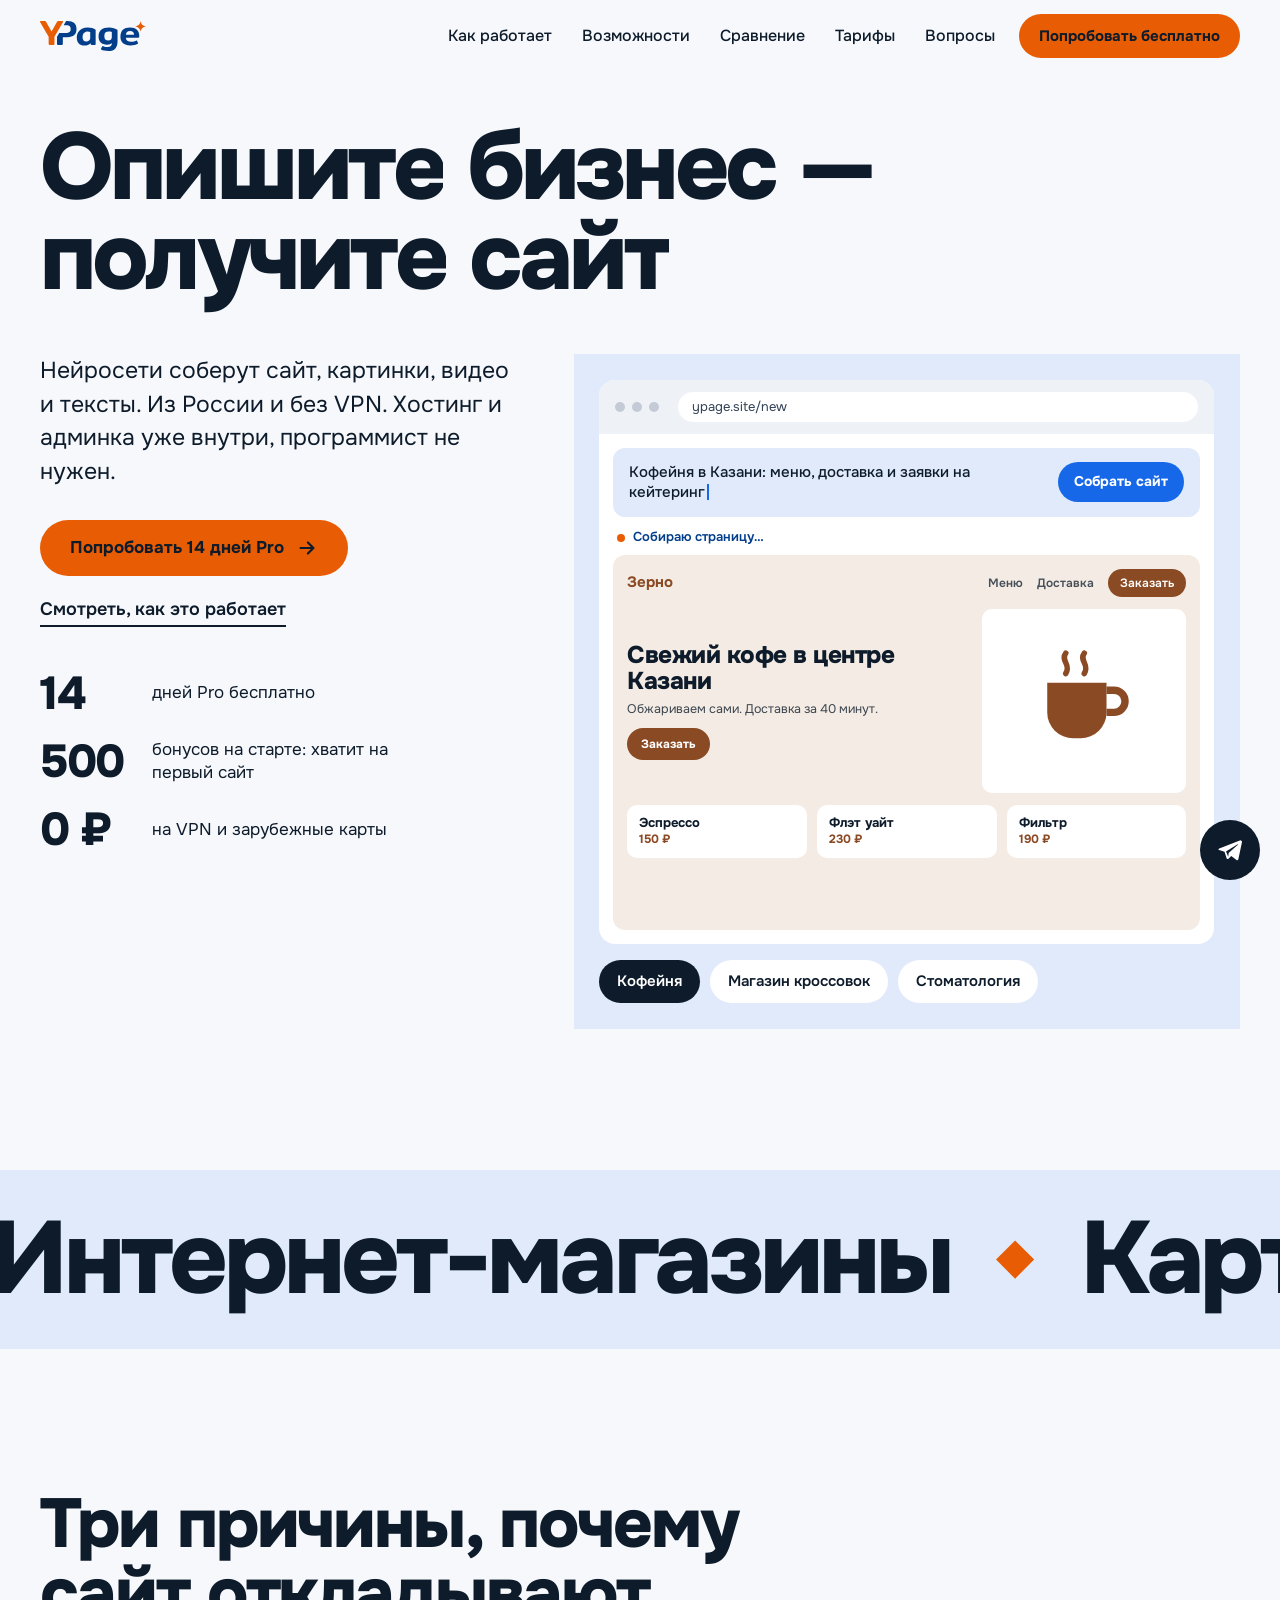
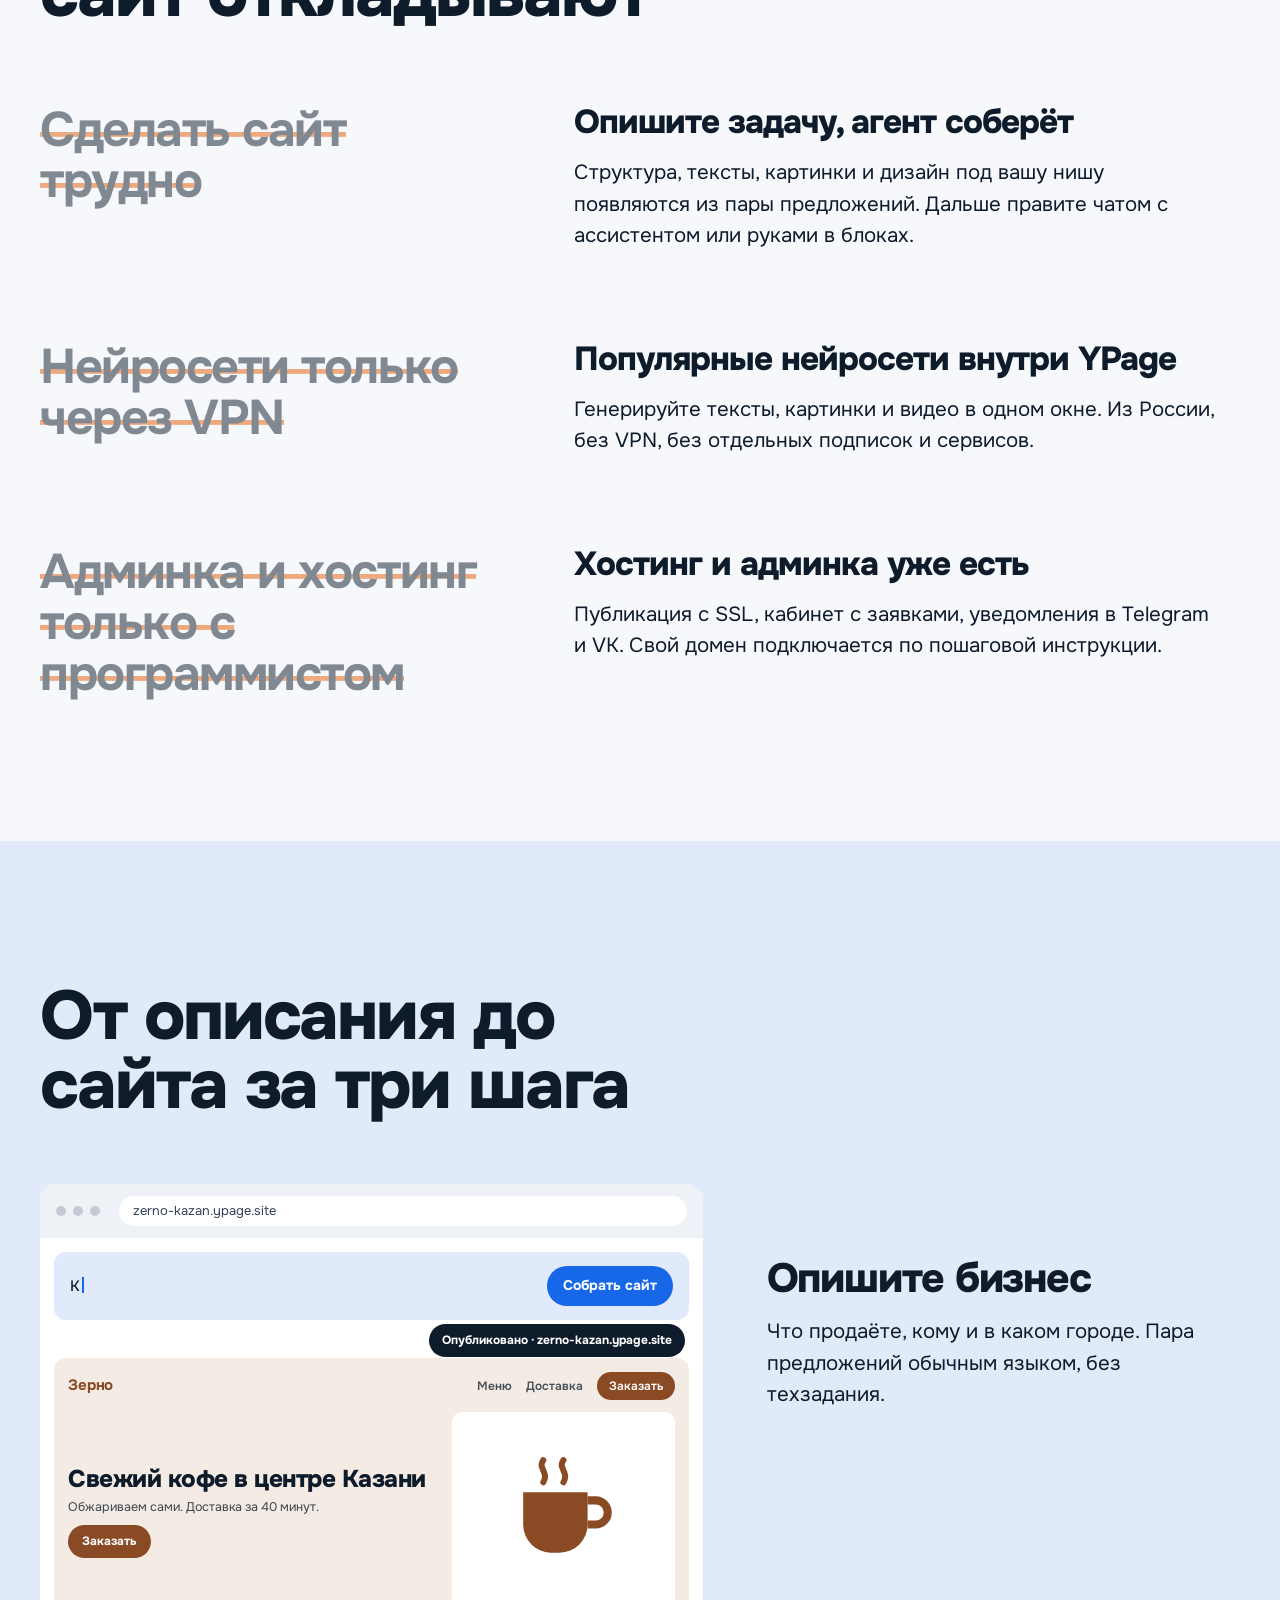
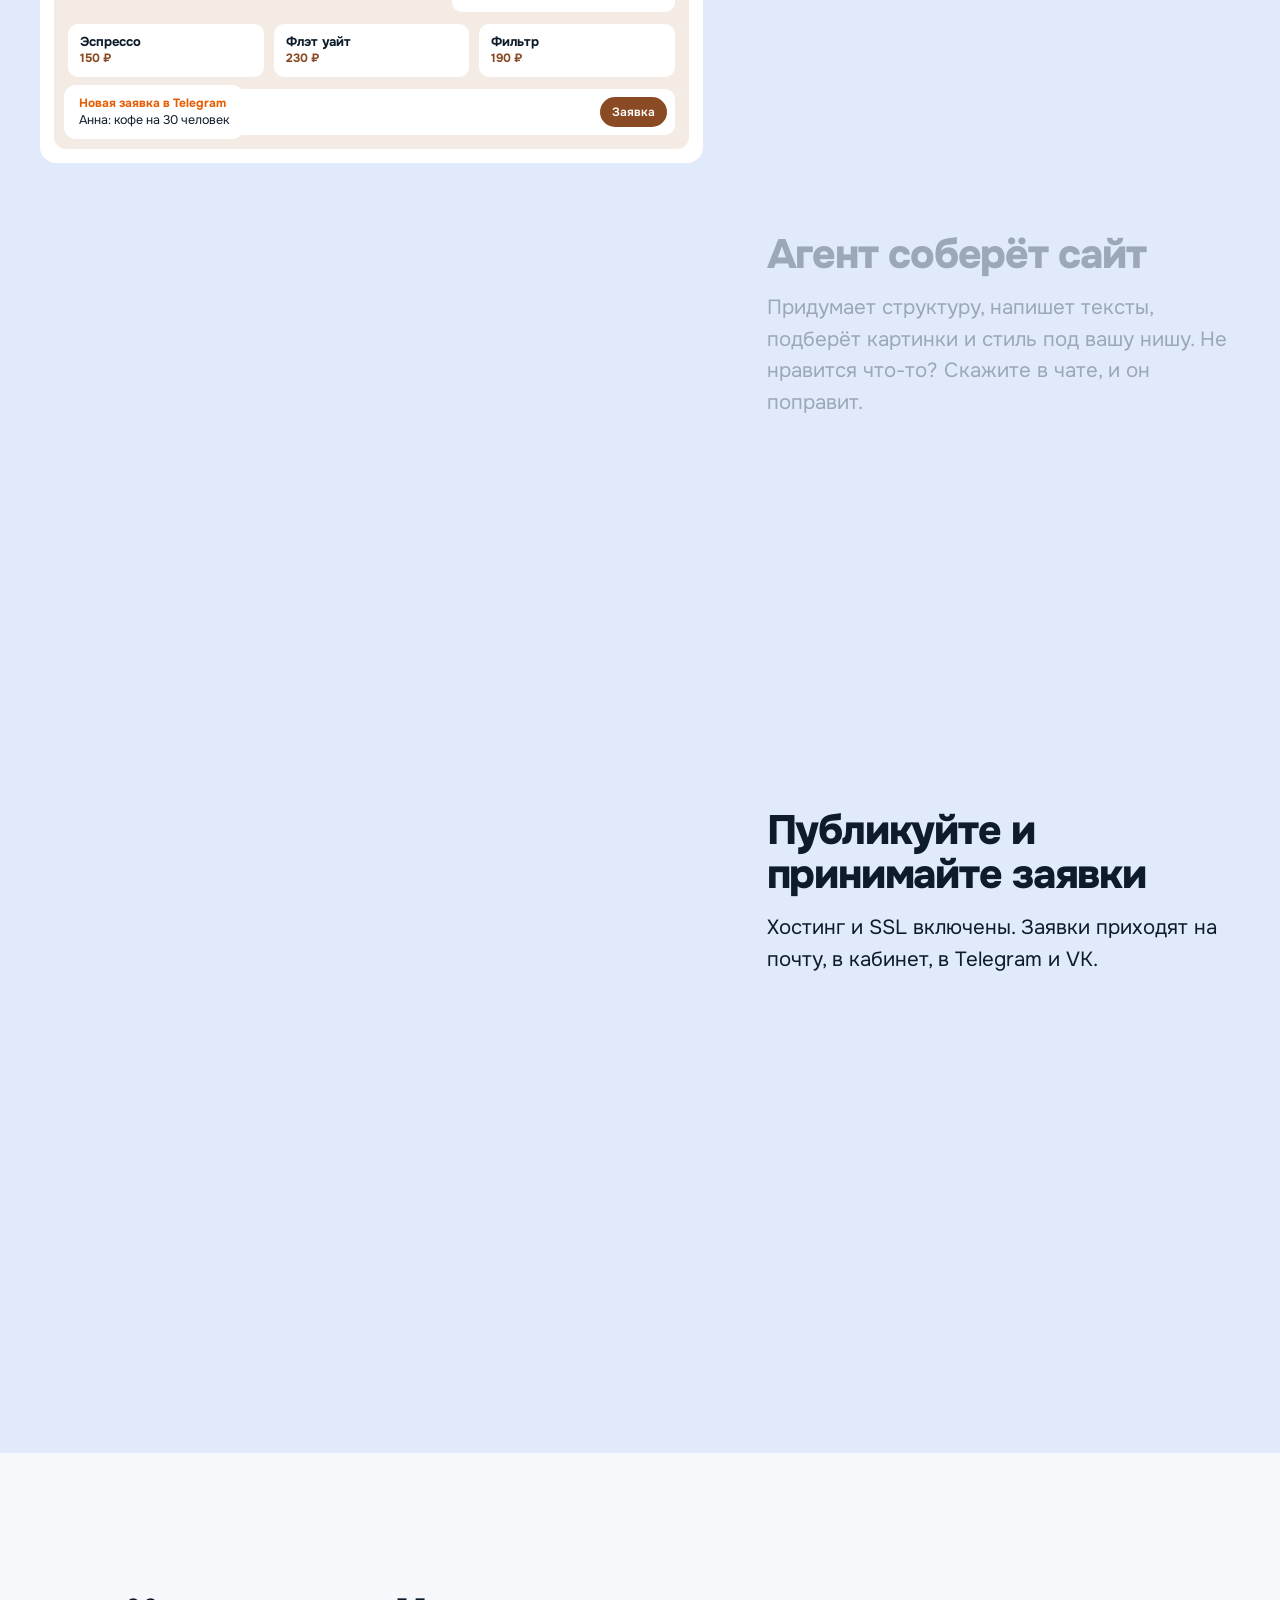
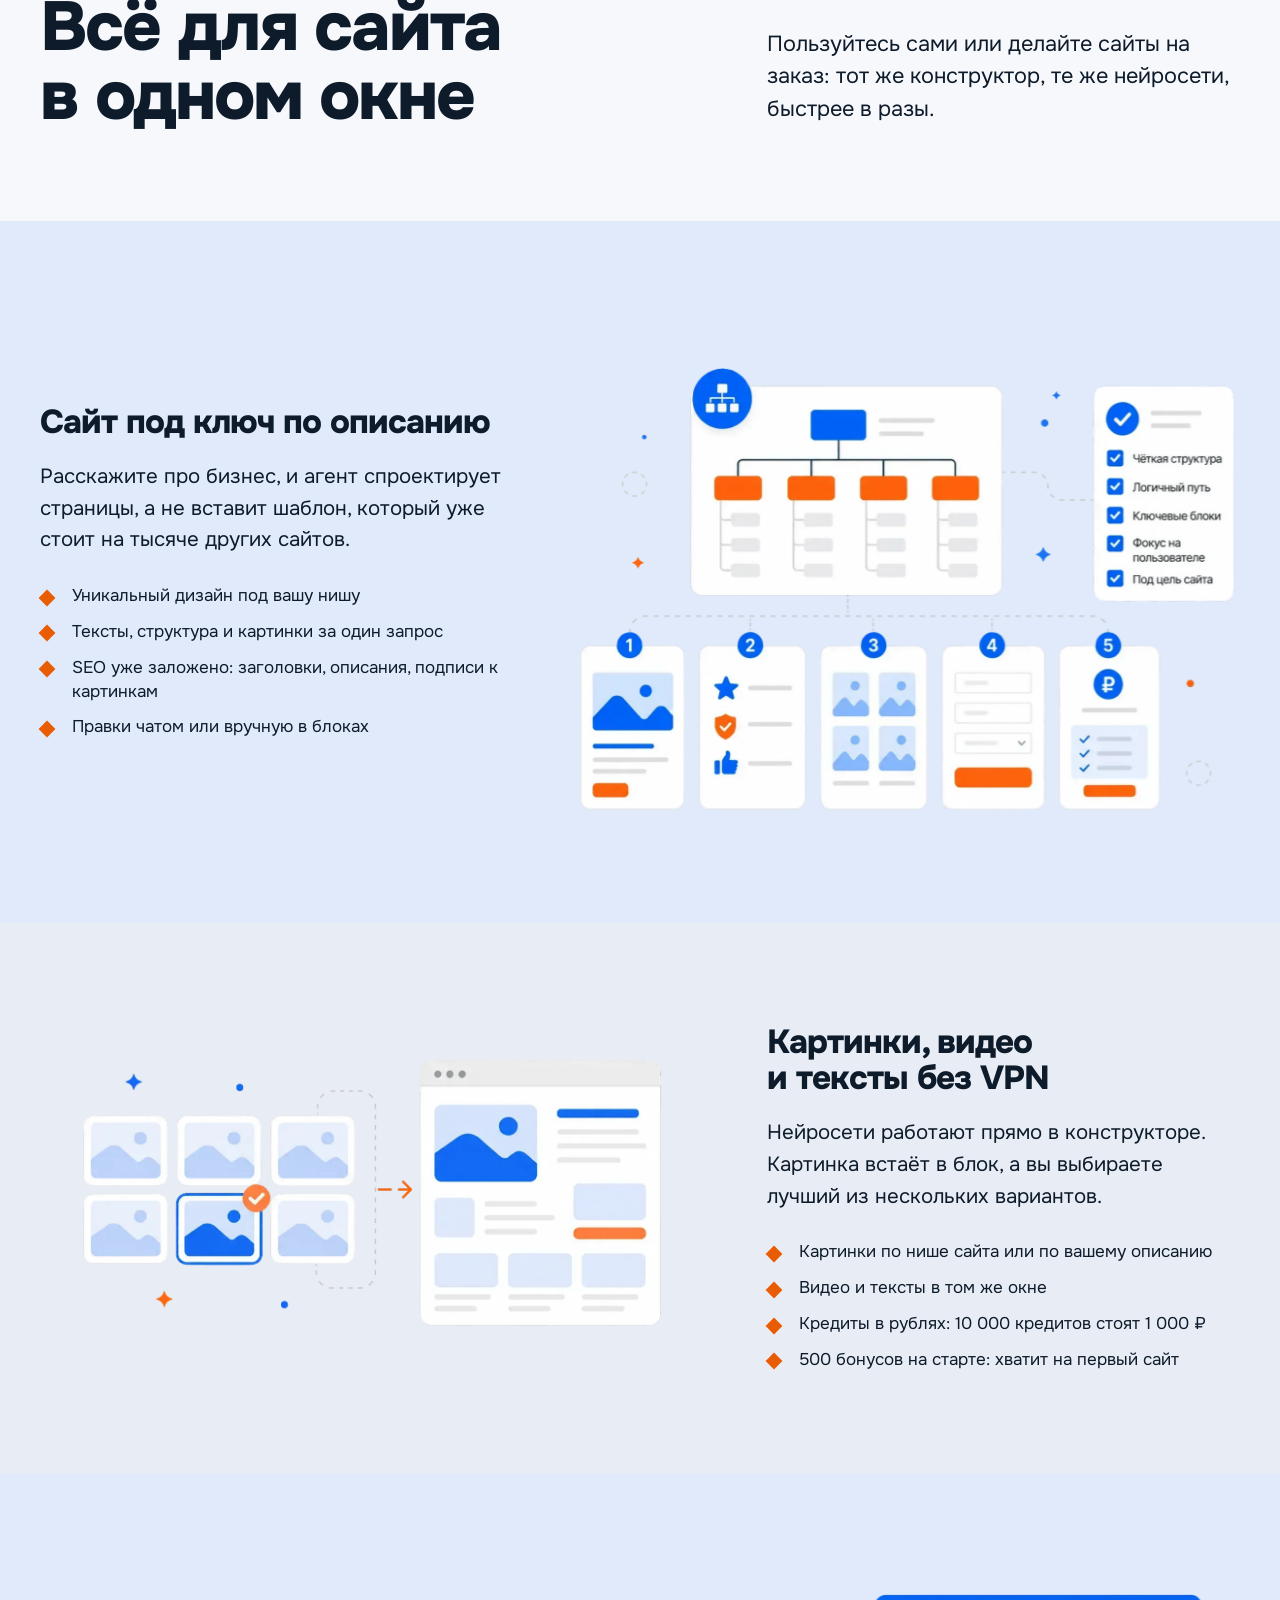
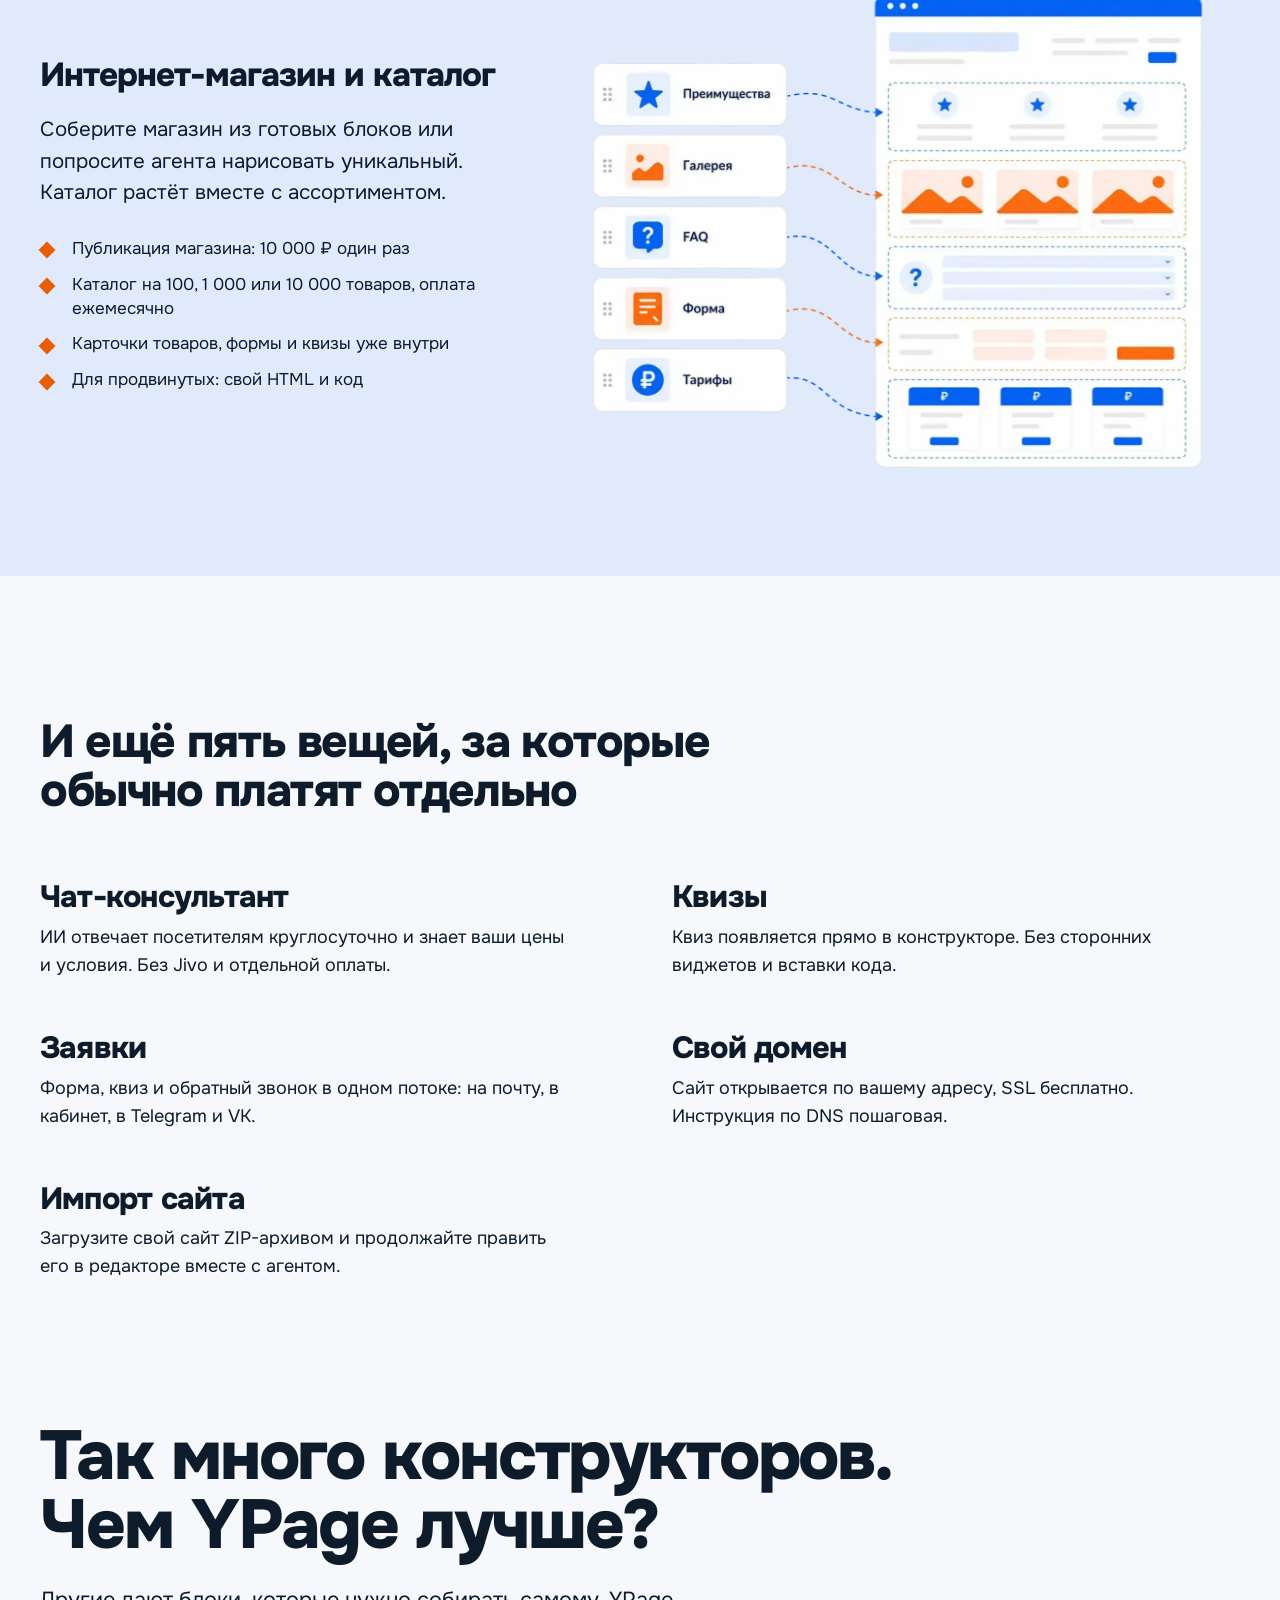
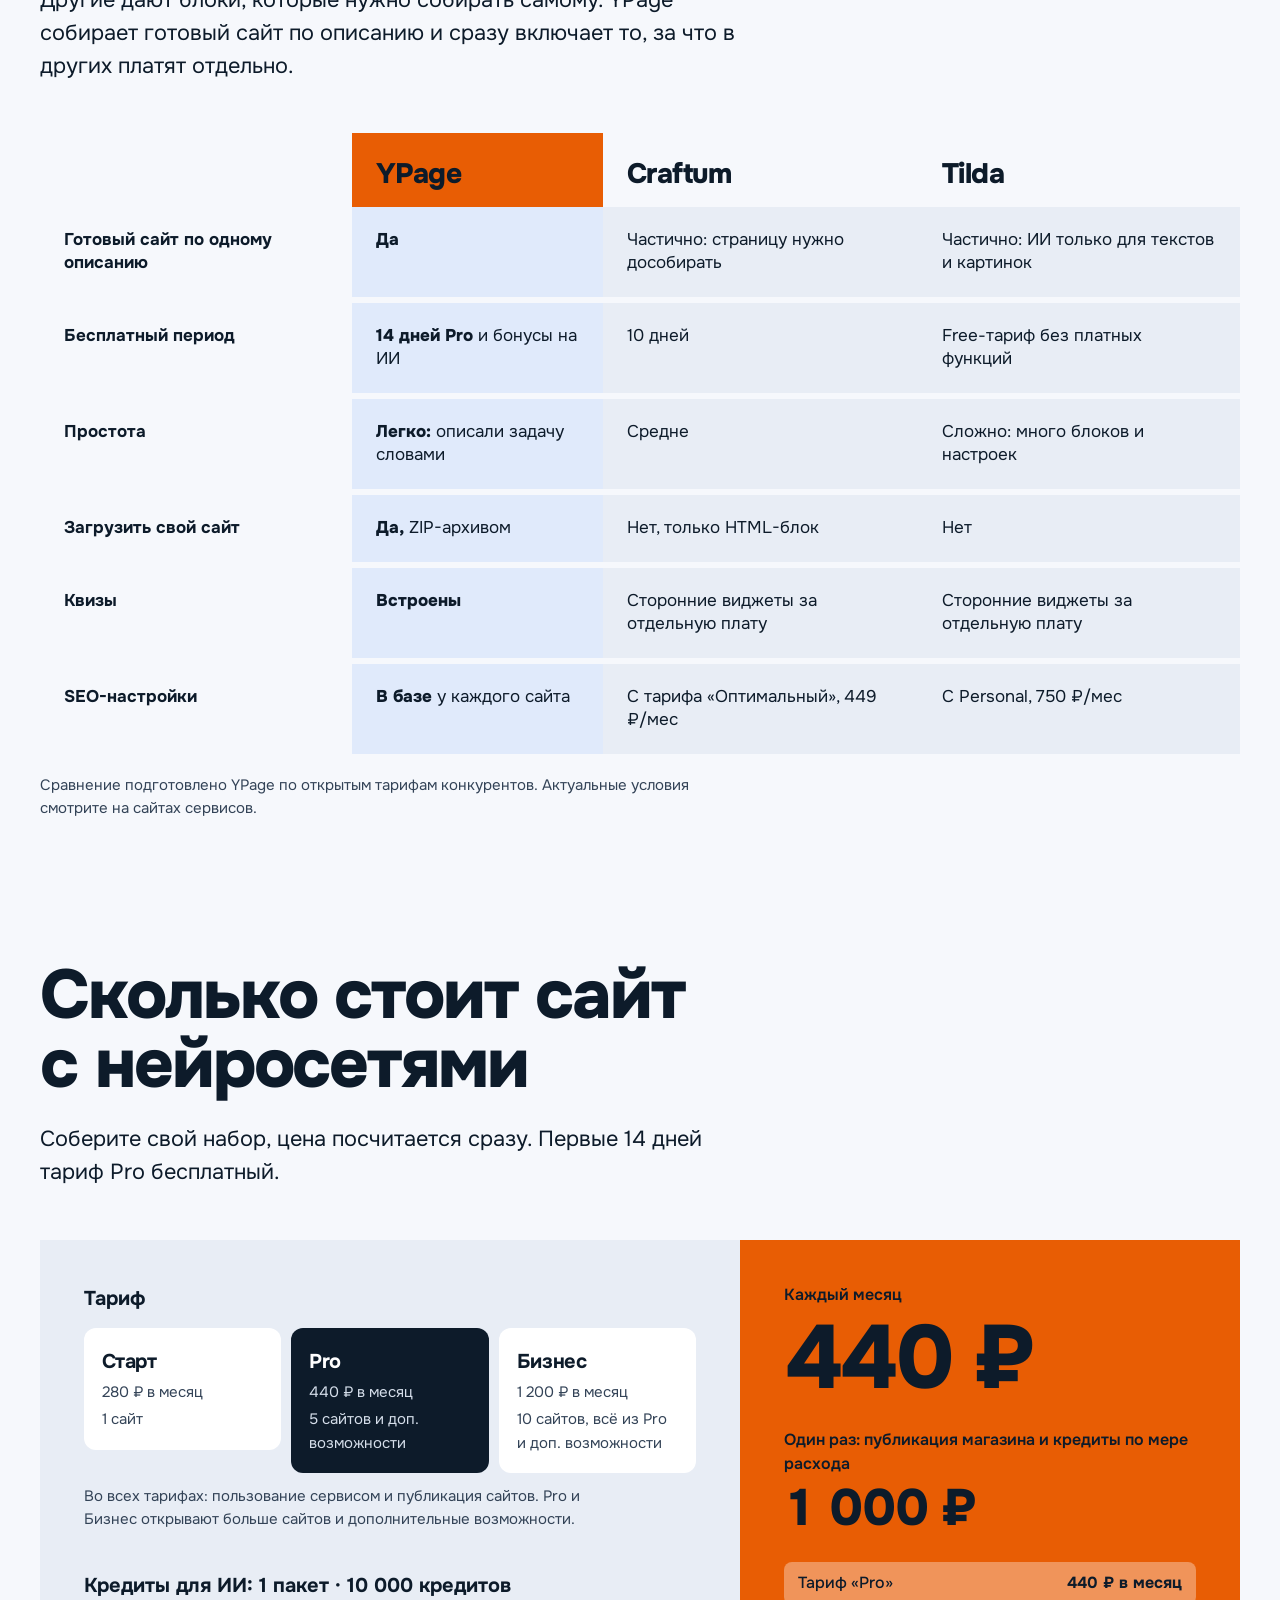
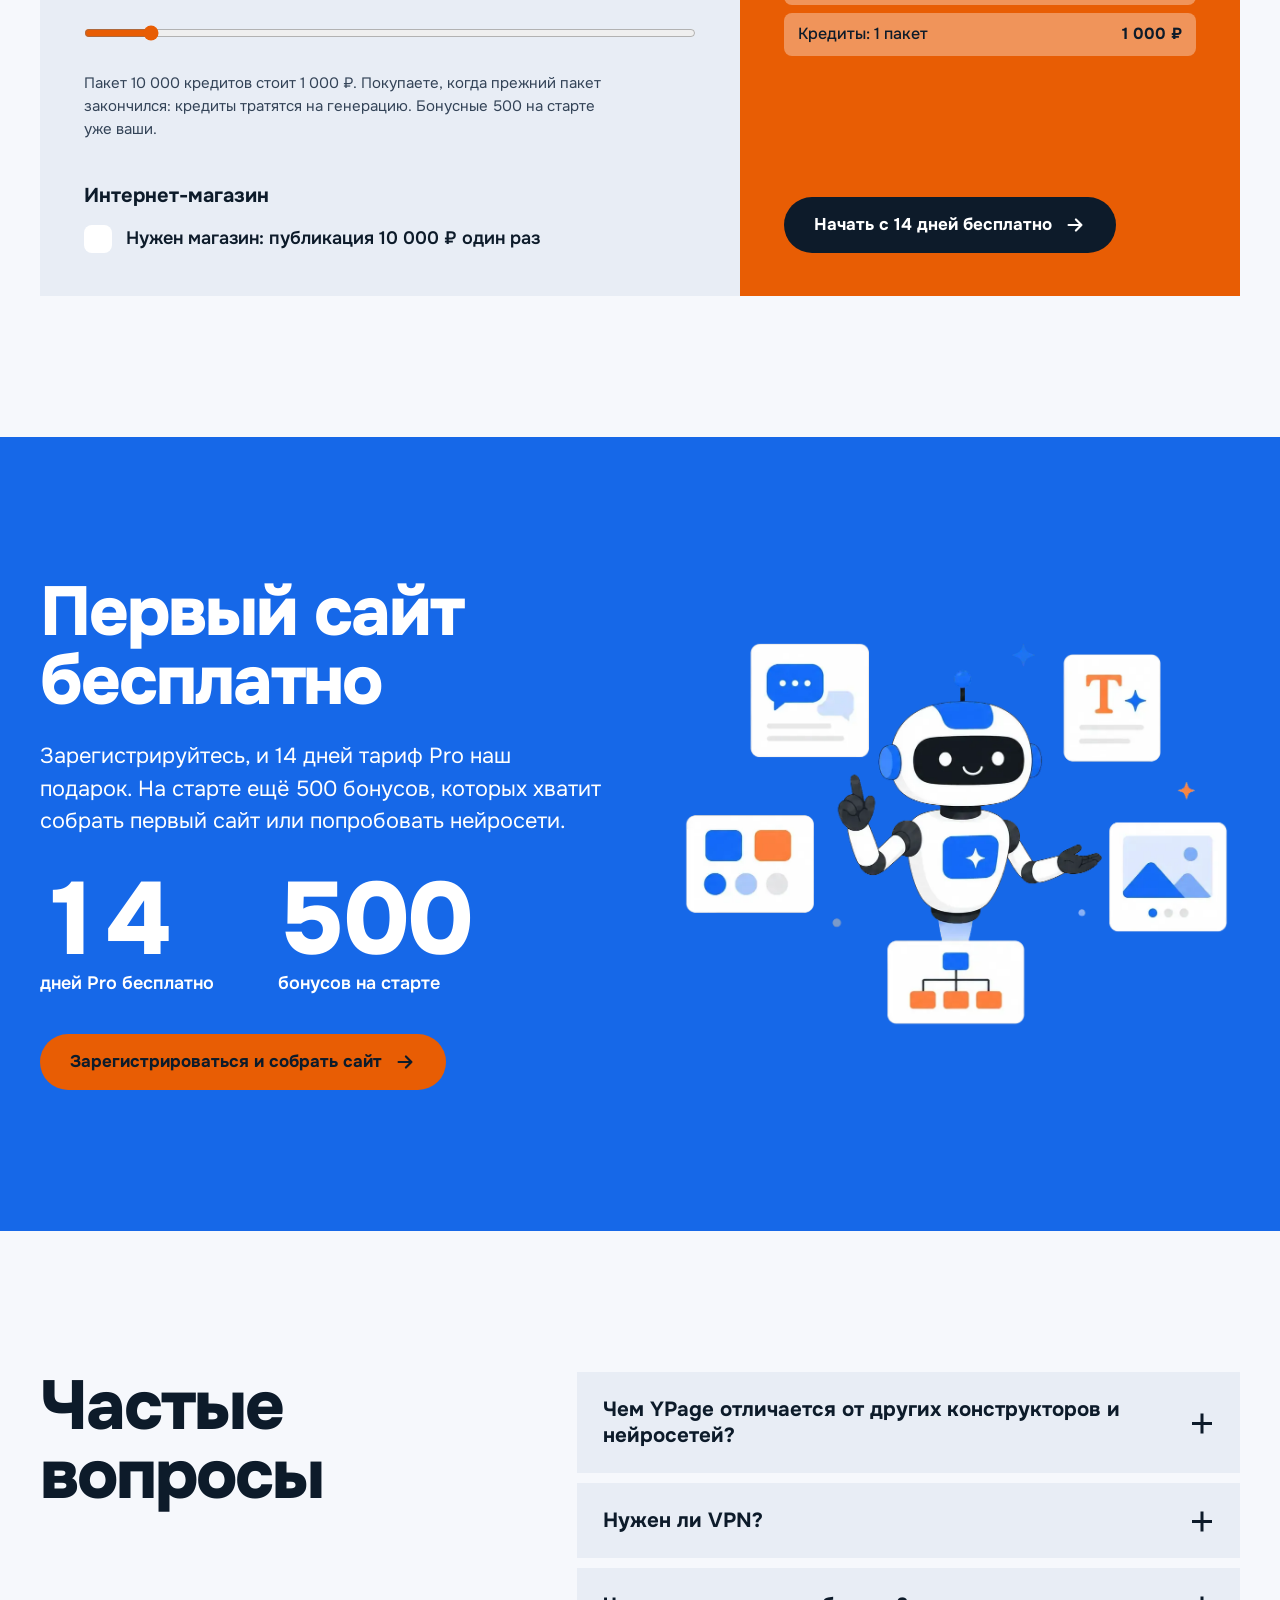
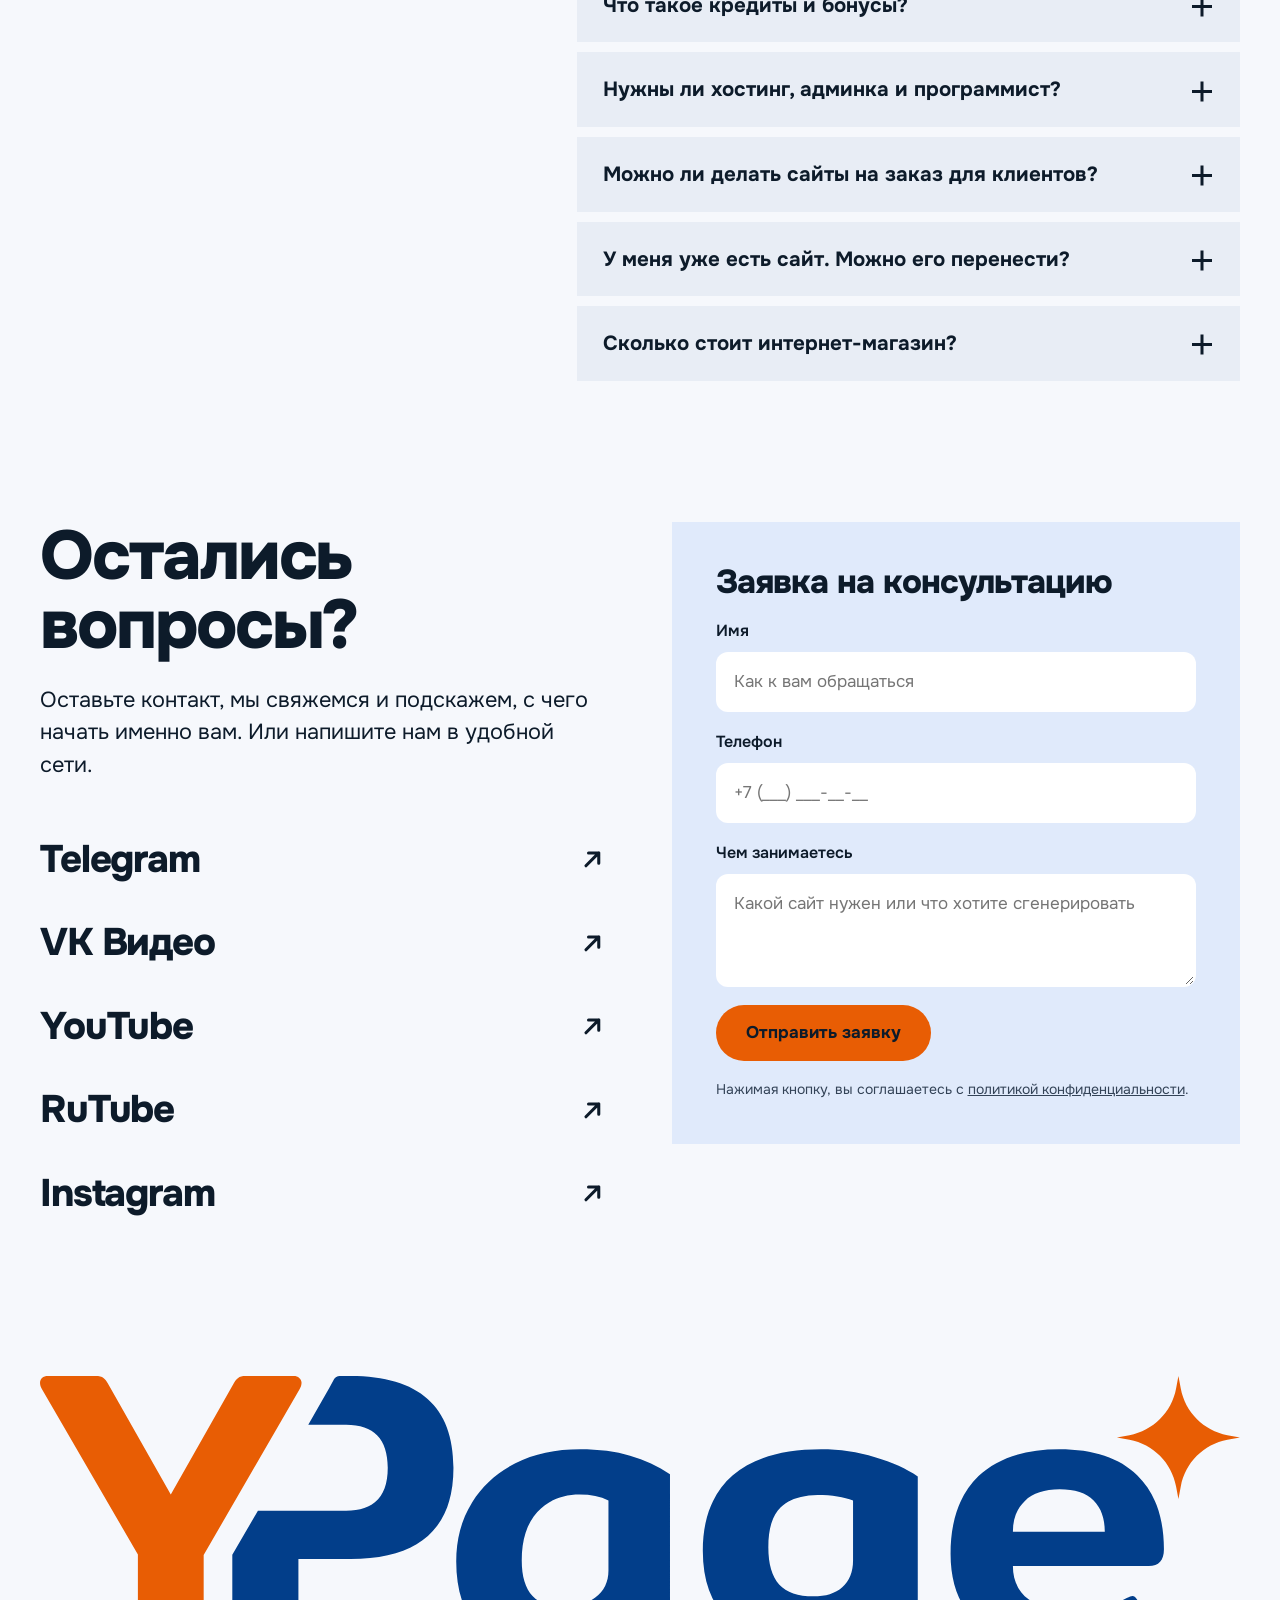
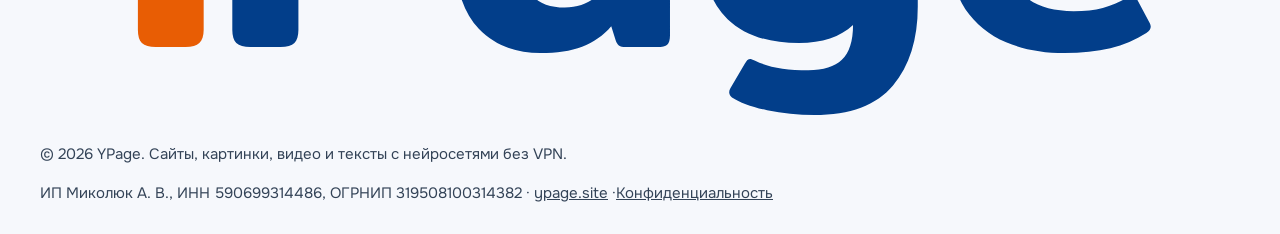
==== commit 57b8cebb: "Правки клиента: тарифы по числу сайтов, каталог помесячно, реквизиты ИП" ====
--- a/index.html
+++ b/index.html
@@ -174,8 +174,8 @@
             <h3 data-r>Интернет-магазин и каталог</h3>
             <p data-r style="--i:1">Соберите магазин из готовых блоков или попросите агента нарисовать уникальный. Каталог растёт вместе с ассортиментом.</p>
             <ul class="tick" data-r style="--i:2">
-              <li>Публикация магазина: 10 000 ₽</li>
-              <li>Каталог на 100, 1 000 или 10 000 товаров</li>
+              <li>Публикация магазина: 10 000 ₽ один раз</li>
+              <li>Каталог на 100, 1 000 или 10 000 товаров, оплата ежемесячно</li>
               <li>Карточки товаров, формы и квизы уже внутри</li>
               <li>Для продвинутых: свой HTML и код</li>
             </ul>
@@ -230,22 +230,22 @@
             <fieldset class="ctl">
               <legend>Тариф</legend>
               <div class="plans">
-                <label class="plan"><input type="radio" name="plan" value="280"><span class="plan__box"><b>Старт</b><span>280 ₽ в месяц</span></span></label>
-                <label class="plan"><input type="radio" name="plan" value="440" checked><span class="plan__box"><b>Pro</b><span>440 ₽ в месяц</span></span></label>
-                <label class="plan"><input type="radio" name="plan" value="1200"><span class="plan__box"><b>Бизнес</b><span>1 200 ₽ в месяц</span></span></label>
+                <label class="plan"><input type="radio" name="plan" value="280"><span class="plan__box"><b>Старт</b><span>280 ₽ в месяц</span><span>1 сайт</span></span></label>
+                <label class="plan"><input type="radio" name="plan" value="440" checked><span class="plan__box"><b>Pro</b><span>440 ₽ в месяц</span><span>5 сайтов и доп. возможности</span></span></label>
+                <label class="plan"><input type="radio" name="plan" value="1200"><span class="plan__box"><b>Бизнес</b><span>1 200 ₽ в месяц</span><span>10 сайтов, всё из Pro и доп. возможности</span></span></label>
               </div>
-              <p class="hint">Во всех тарифах: пользование сервисом и публикация сайта.</p>
+              <p class="hint">Во всех тарифах: пользование сервисом и публикация сайтов. Pro и Бизнес открывают больше сайтов и дополнительные возможности.</p>
             </fieldset>
 
             <div class="ctl">
               <label class="ctl__t" for="packs">Кредиты для ИИ: <output id="packsOut">1 пакет</output></label>
               <input type="range" id="packs" min="0" max="10" value="1" step="1">
-              <p class="hint">Пакет 10 000 кредитов стоит 1 000 ₽. Бонусные 500 на старте уже ваши.</p>
+              <p class="hint">Пакет 10 000 кредитов стоит 1 000 ₽. Покупаете, когда прежний пакет закончился: кредиты тратятся на генерацию. Бонусные 500 на старте уже ваши.</p>
             </div>
 
             <fieldset class="ctl">
               <legend>Интернет-магазин</legend>
-              <label class="check"><input type="checkbox" id="shop"><span class="check__box" aria-hidden="true"></span><span>Нужен магазин: публикация 10 000 ₽</span></label>
+              <label class="check"><input type="checkbox" id="shop"><span class="check__box" aria-hidden="true"></span><span>Нужен магазин: публикация 10 000 ₽ один раз</span></label>
               <div class="cat" id="cat" hidden>
                 <label class="plan plan--s"><input type="radio" name="cat" value="1271" checked><span class="plan__box"><b>100 товаров</b><span>1 271 ₽</span></span></label>
                 <label class="plan plan--s"><input type="radio" name="cat" value="5928"><span class="plan__box"><b>1 000 товаров</b><span>5 928 ₽</span></span></label>
@@ -257,7 +257,7 @@
           <div class="calc__out" aria-live="polite">
             <p class="out__l">Каждый месяц</p>
             <p class="out__big"><span id="outMonth">440</span> ₽</p>
-            <p class="out__l">Дополнительно за кредиты и магазин</p>
+            <p class="out__l">Один раз: публикация магазина и кредиты по мере расхода</p>
             <p class="out__mid"><span id="outExtra">1 000</span> ₽</p>
             <ul class="out__list" id="outList"></ul>
             <a class="btn btn--ink" href="https://ypage.site/?utm_source=landing&utm_medium=calc" target="_blank" rel="noopener"><span>Начать с 14 дней бесплатно</span><svg class="arr" viewBox="0 0 24 24" aria-hidden="true"><path d="M5 12h14M13 6l6 6-6 6" fill="none" stroke="currentColor" stroke-width="2.4" stroke-linecap="round" stroke-linejoin="round"/></svg></a>
@@ -293,7 +293,7 @@
           <details class="q" data-r><summary>Нужны ли хостинг, админка и программист?</summary><p>Нет. Публикация с SSL и кабинет с заявками уже входят в подписку. Свой домен подключается по пошаговой инструкции.</p></details>
           <details class="q" data-r><summary>Можно ли делать сайты на заказ для клиентов?</summary><p>Да. Одни делают сайты себе, другие заказчикам. Агент собирает черновик за минуты, вы дорабатываете и публикуете.</p></details>
           <details class="q" data-r><summary>У меня уже есть сайт. Можно его перенести?</summary><p>Да. Загрузите сайт ZIP-архивом с HTML, CSS и файлами, откроется редактор, где его можно менять вместе с ассистентом. Потом публикуйте на поддомене или на своём домене.</p></details>
-          <details class="q" data-r><summary>Сколько стоит интернет-магазин?</summary><p>Публикация одного магазина стоит 10 000 ₽. Каталог на 100 товаров: 1 271 ₽, на 1 000 товаров: 5 928 ₽, на 10 000 товаров: 25 404 ₽. Подписка выбирается отдельно: от 280 ₽ в месяц.</p></details>
+          <details class="q" data-r><summary>Сколько стоит интернет-магазин?</summary><p>Публикация одного магазина стоит 10 000 ₽ и оплачивается один раз. Каталог оплачивается ежемесячно: 100 товаров 1 271 ₽, 1 000 товаров 5 928 ₽, 10 000 товаров 25 404 ₽. Подписка выбирается отдельно: от 280 ₽ в месяц.</p></details>
         </div>
       </div>
     </section>
@@ -330,7 +330,7 @@
       <a class="footer__logo" href="#top" aria-label="YPage — наверх"><img src="assets/logo-dark.svg" alt="YPage" width="906" height="256" loading="lazy"></a>
       <div class="footer__row">
         <p>© <span id="year">2026</span> YPage. Сайты, картинки, видео и тексты с нейросетями без VPN.</p>
-        <p><a href="https://ypage.site/" target="_blank" rel="noopener">ypage.site</a> · <a href="privacy.html">Конфиденциальность</a></p>
+        <p>ИП Миколюк А. В., ИНН 590699314486, ОГРНИП 319508100314382 · <a href="https://ypage.site/" target="_blank" rel="noopener">ypage.site</a> ·<a href="privacy.html">Конфиденциальность</a></p>
       </div>
     </div>
   </footer>
